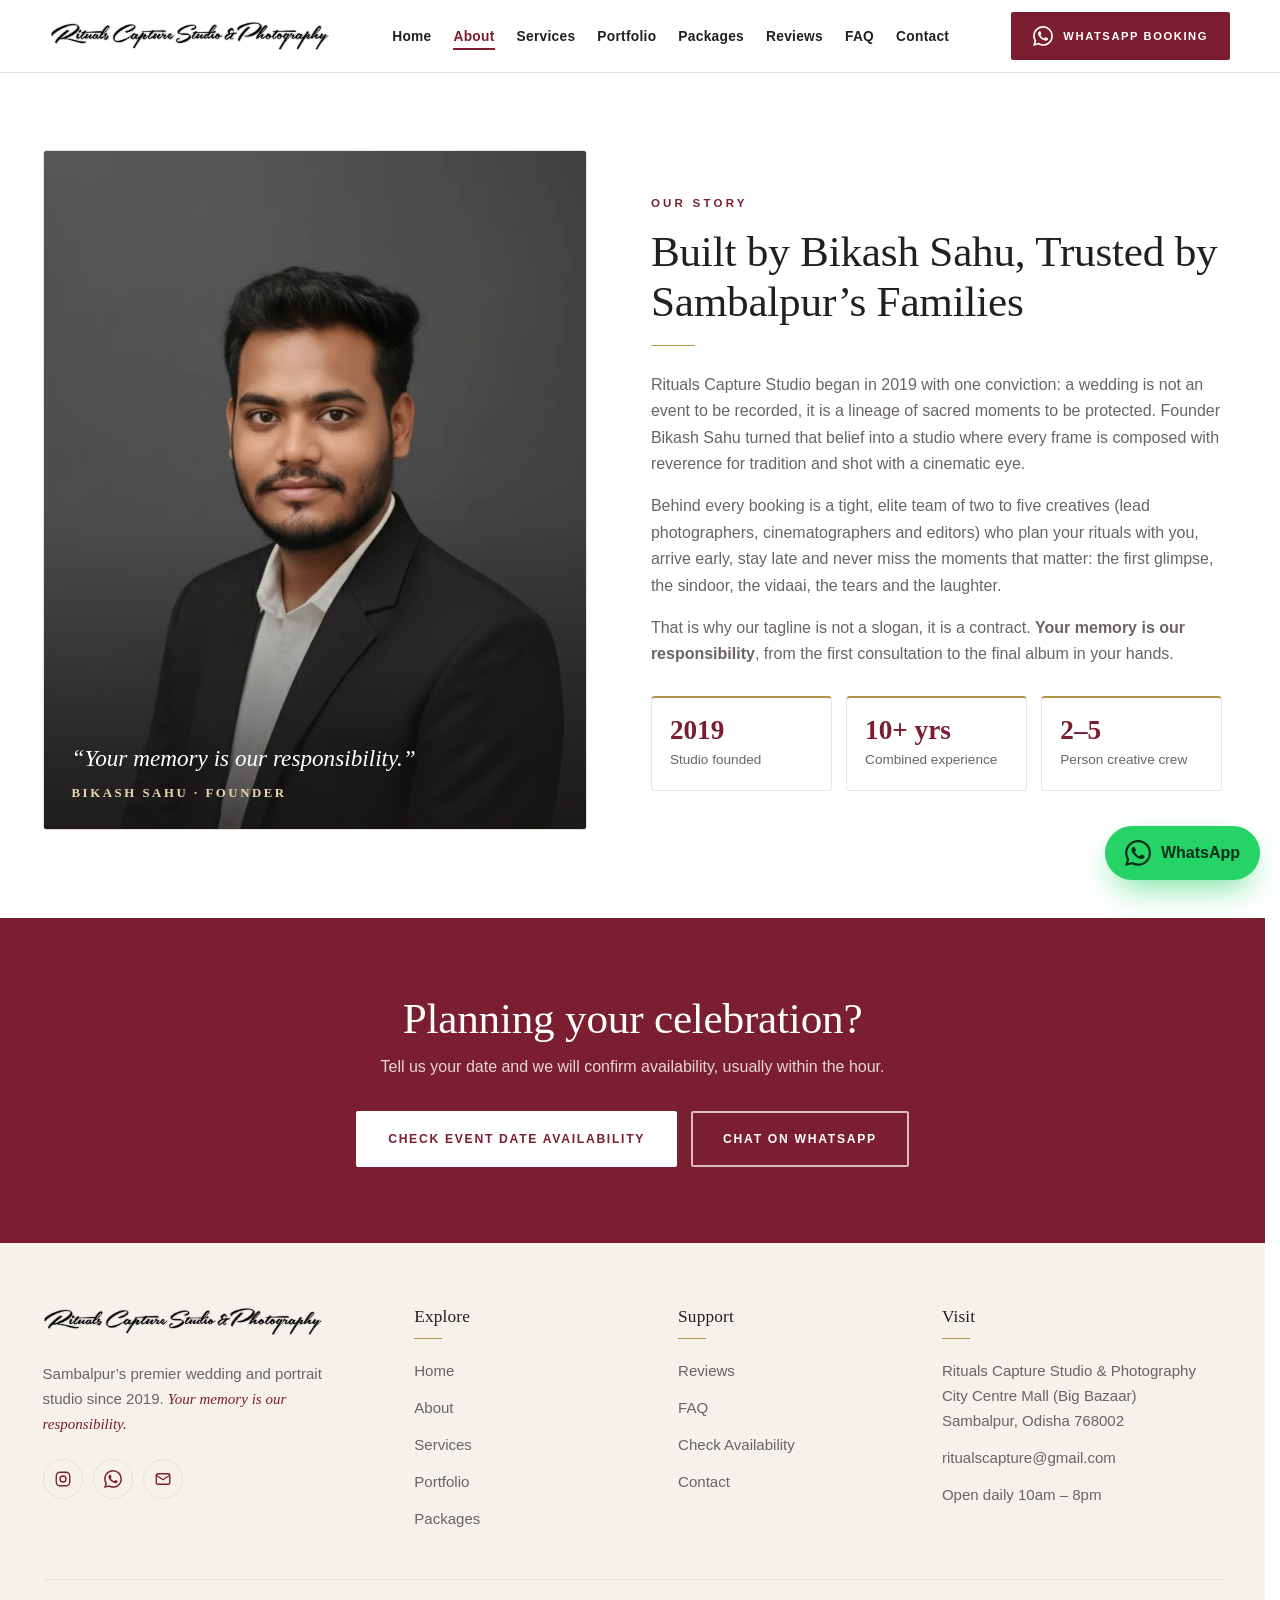
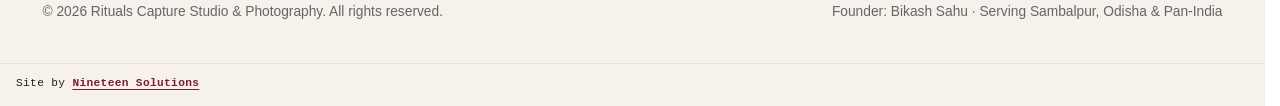
==== about.html @ 9a3f0223 "Launch site" ====
<!DOCTYPE html>
<html lang="en-IN">
<head>
<meta charset="UTF-8">
<meta name="viewport" content="width=device-width, initial-scale=1">
<title>About Us | Rituals Capture Studio &amp; Photography, Sambalpur</title>
<meta name="description" content="Meet Bikash Sahu and the Rituals Capture Studio team: wedding and portrait photographers in Sambalpur, Odisha since 2019. Your memory is our responsibility.">
<meta name="theme-color" content="#7B1E32">
<meta property="og:title" content="About Us | Rituals Capture Studio &amp; Photography, Sambalpur">
<meta property="og:description" content="Meet Bikash Sahu and the Rituals Capture Studio team: wedding and portrait photographers in Sambalpur, Odisha since 2019. Your memory is our responsibility.">
<meta property="og:type" content="website">
<link rel="icon" href="favicon.ico" sizes="any">
<link rel="icon" type="image/png" sizes="32x32" href="images/favicon-32.png">
<link rel="apple-touch-icon" href="images/apple-touch-icon.png">
<link rel="stylesheet" href="assets/style.css">

</head>
<body class="inner">
<svg width="0" height="0" style="position:absolute" aria-hidden="true" focusable="false"><symbol id="wa" viewBox="0 0 24 24"><path fill="currentColor" d="M17.472 14.382c-.297-.149-1.758-.867-2.03-.967-.273-.099-.471-.148-.67.15-.197.297-.767.966-.94 1.164-.173.199-.347.223-.644.075-.297-.15-1.255-.463-2.39-1.475-.883-.788-1.48-1.761-1.653-2.059-.173-.297-.018-.458.13-.606.134-.133.298-.347.446-.52.149-.174.198-.298.298-.497.099-.198.05-.371-.025-.52-.075-.149-.669-1.612-.916-2.207-.242-.579-.487-.5-.669-.51-.173-.008-.371-.01-.57-.01-.198 0-.52.074-.792.372-.272.297-1.04 1.016-1.04 2.479 0 1.462 1.065 2.875 1.213 3.074.149.198 2.096 3.2 5.077 4.487.709.306 1.262.489 1.694.625.712.227 1.36.195 1.871.118.571-.085 1.758-.719 2.006-1.413.248-.694.248-1.289.173-1.413-.074-.124-.272-.198-.57-.347m-5.421 7.403h-.004a9.87 9.87 0 01-5.031-1.378l-.361-.214-3.741.982.998-3.648-.235-.374a9.86 9.86 0 01-1.51-5.26c.001-5.45 4.436-9.884 9.888-9.884 2.64 0 5.122 1.03 6.988 2.898a9.825 9.825 0 012.893 6.994c-.003 5.45-4.437 9.884-9.885 9.884m8.413-18.297A11.815 11.815 0 0012.05 0C5.495 0 .16 5.335.157 11.892c0 2.096.547 4.142 1.588 5.945L.057 24l6.305-1.654a11.882 11.882 0 005.683 1.448h.005c6.554 0 11.89-5.335 11.893-11.893a11.821 11.821 0 00-3.48-8.413z"/></symbol><symbol id="lotus" viewBox="0 0 200 200"><g fill="none" stroke="currentColor" stroke-width="1.6"><ellipse cx="100" cy="58" rx="16" ry="42" transform="rotate(0 100 100)"/><ellipse cx="100" cy="58" rx="16" ry="42" transform="rotate(45 100 100)"/><ellipse cx="100" cy="58" rx="16" ry="42" transform="rotate(90 100 100)"/><ellipse cx="100" cy="58" rx="16" ry="42" transform="rotate(135 100 100)"/><ellipse cx="100" cy="58" rx="16" ry="42" transform="rotate(180 100 100)"/><ellipse cx="100" cy="58" rx="16" ry="42" transform="rotate(225 100 100)"/><ellipse cx="100" cy="58" rx="16" ry="42" transform="rotate(270 100 100)"/><ellipse cx="100" cy="58" rx="16" ry="42" transform="rotate(315 100 100)"/><circle cx="100" cy="100" r="14"/><circle cx="100" cy="100" r="92"/></g></symbol></svg>
<header id="top">
  <div class="wrap nav">
    <a href="index.html" class="brand logo-link" aria-label="Rituals Capture Studio &amp; Photography - home"><img class="logo-img" src="images/logo.webp" width="760" height="81" alt="Rituals Capture Studio &amp; Photography"></a>
    <button class="burger" id="burger" aria-label="Open menu" aria-expanded="false"><span></span><span></span><span></span></button>
    <ul class="menu" id="menu"><li><a href="index.html">Home</a></li><li><a href="about.html" aria-current="page">About</a></li><li><a href="services.html">Services</a></li><li><a href="portfolio.html">Portfolio</a></li><li><a href="packages.html">Packages</a></li><li><a href="reviews.html">Reviews</a></li><li><a href="faq.html">FAQ</a></li><li><a href="contact.html">Contact</a></li></ul>
    <a class="btn btn-gold wa-link" data-msg="Hello Bikash, I found Rituals Capture Studio online and would like to book a shoot." href="#" target="_blank" rel="noopener"><svg width="20" height="20"><use href="#wa"/></svg> WhatsApp Booking</a>
  </div>
</header>
<main>
<!-- ABOUT -->
<section class="about" id="about" aria-labelledby="about-h">
  <div class="wrap about-grid">
    <div class="about-visual reveal">
      <img src="images/about-bikash.webp" width="1000" height="1615" alt="Bikash Sahu, founder of Rituals Capture Studio &amp; Photography, Sambalpur" loading="lazy" decoding="async">
      <div class="quote">“Your memory is our responsibility.”<small>Bikash Sahu · Founder</small></div>
    </div>
    <div class="reveal">
      <span class="eyebrow">Our Story</span>
      <h1 id="about-h">Built by Bikash Sahu, Trusted by Sambalpur’s Families</h1>
      <div class="rule"></div>
      <p>Rituals Capture Studio began in 2019 with one conviction: a wedding is not an event to be recorded, it is a lineage of sacred moments to be protected. Founder Bikash Sahu turned that belief into a studio where every frame is composed with reverence for tradition and shot with a cinematic eye.</p>
      <p>Behind every booking is a tight, elite team of two to five creatives (lead photographers, cinematographers and editors) who plan your rituals with you, arrive early, stay late and never miss the moments that matter: the first glimpse, the sindoor, the vidaai, the tears and the laughter.</p>
      <p>That is why our tagline is not a slogan, it is a contract. <strong>Your memory is our responsibility</strong>, from the first consultation to the final album in your hands.</p>
      <div class="pillars">
        <div class="pillar"><b>2019</b><span>Studio founded</span></div>
        <div class="pillar"><b>10+ yrs</b><span>Combined experience</span></div>
        <div class="pillar"><b>2–5</b><span>Person creative crew</span></div>
      </div>
    </div>
  </div>
</section>

<section class="cta-band" aria-labelledby="cta-h"><div class="wrap"><h2 id="cta-h">Planning your celebration?</h2><p>Tell us your date and we will confirm availability, usually within the hour.</p><div class="row"><a class="btn btn-light" href="book.html">Check Event Date Availability</a><a class="btn btn-out wa-link" data-msg="Hello Bikash, I would like to book Rituals Capture Studio." href="#" target="_blank" rel="noopener">Chat on WhatsApp</a></div></div></section>

</main>
<footer>
  <div class="wrap">
    <div class="ft">
      <div><a class="brand logo-link" href="index.html" aria-label="Rituals Capture Studio &amp; Photography - home"><img class="logo-img" src="images/logo.webp" width="760" height="81" alt="Rituals Capture Studio &amp; Photography" style="width:min(280px,100%)"></a>
        <p class="fdesc">Sambalpur’s premier wedding and portrait studio since 2019. <em class="ftag">Your memory is our responsibility.</em></p>
        <div class="social"><a class="ig-link" href="#" target="_blank" rel="noopener" aria-label="Instagram"><svg viewBox="0 0 24 24" fill="none" stroke="currentColor" stroke-width="1.8"><rect x="3" y="3" width="18" height="18" rx="5"/><circle cx="12" cy="12" r="4"/></svg></a><a class="wa-link" data-msg="Hello Bikash, I would like to book Rituals Capture Studio." href="#" target="_blank" rel="noopener" aria-label="WhatsApp"><svg><use href="#wa"/></svg></a><a class="mail-link" href="#" aria-label="Email"><svg viewBox="0 0 24 24" fill="none" stroke="currentColor" stroke-width="1.8"><rect x="3" y="5" width="18" height="14" rx="2"/><path d="M3 7l9 6 9-6"/></svg></a></div></div>
      <div><h4>Explore</h4><ul><li><a href="index.html">Home</a></li><li><a href="about.html">About</a></li><li><a href="services.html">Services</a></li><li><a href="portfolio.html">Portfolio</a></li><li><a href="packages.html">Packages</a></li></ul></div>
      <div><h4>Support</h4><ul><li><a href="reviews.html">Reviews</a></li><li><a href="faq.html">FAQ</a></li><li><a href="book.html">Check Availability</a></li><li><a href="contact.html">Contact</a></li></ul></div>
      <div><h4>Visit</h4><ul><li>Rituals Capture Studio &amp; Photography<br>City Centre Mall (Big Bazaar)<br>Sambalpur, Odisha 768002</li><li><a class="mail-link" href="#"></a></li><li>Open daily 10am – 8pm</li></ul></div>
    </div>
    <div class="copy"><span>© <span id="yr"></span> Rituals Capture Studio &amp; Photography. All rights reserved.</span><span>Founder: Bikash Sahu · Serving Sambalpur, Odisha &amp; Pan-India</span></div>
  </div>
</footer>
<div class="credit-bar"><p class="credit">Site by <a href="https://nineteensolutions.in/" target="_blank" rel="noopener">Nineteen Solutions</a></p></div>
<a class="fab wa-link" data-msg="Hello Bikash, I would like to check date availability at Rituals Capture Studio." href="#" target="_blank" rel="noopener" aria-label="Chat on WhatsApp"><svg><use href="#wa"/></svg><span>WhatsApp</span></a>
<div class="toast" id="toast" role="status"></div>

<script src="assets/site.js" defer></script>
</body>
</html>
---- assets/style.css ----
:root{
  --maroon:#800020; --crimson:#8B0000; --gold:#D4AF37; --gold-soft:#F3E5AB;
  --obsidian:#0B0F19; --char:#121824; --white:#FFFFFF; --off:#F8FAFC; --line:#E2E8F0; --muted:#475569;
  --radius:16px; --shadow:0 18px 50px -20px rgba(11,15,25,.35);
}
*{box-sizing:border-box;margin:0;padding:0}
html{scroll-behavior:smooth;scroll-padding-top:84px}
body{font-family:"Segoe UI","Helvetica Neue",Helvetica,Arial,system-ui,sans-serif;color:var(--obsidian);background:var(--white);line-height:1.65;-webkit-font-smoothing:antialiased;overflow-x:hidden}
img,svg{max-width:100%;display:block}
a{color:inherit;text-decoration:none}
button,input,select,textarea{font:inherit;color:inherit}
.wrap{width:min(1180px,100% - 40px);margin-inline:auto}
section{padding:96px 0}
.eyebrow{display:inline-block;font-size:.78rem;letter-spacing:.24em;text-transform:uppercase;font-weight:700;color:var(--maroon);margin-bottom:14px}
.dark .eyebrow{color:var(--gold)}
h1,h2,h3{line-height:1.15;letter-spacing:-.02em}
h2{font-size:clamp(1.9rem,4vw,3rem);font-weight:800;margin-bottom:16px}
h3{font-size:1.25rem;font-weight:700}
.lead{color:var(--muted);font-size:1.08rem;max-width:640px}
.dark{background:var(--obsidian);color:var(--gold-soft)}
.dark h2,.dark h3{color:var(--gold-soft)}
.dark .lead{color:#b9c0cf}
.center{text-align:center}.center .lead{margin-inline:auto}
.rule{width:64px;height:3px;background:linear-gradient(90deg,var(--gold),var(--maroon));border-radius:3px;margin:18px 0 26px}
.center .rule{margin-inline:auto}
.btn{display:inline-flex;align-items:center;justify-content:center;gap:10px;padding:15px 28px;border-radius:999px;font-weight:700;font-size:.98rem;border:2px solid transparent;cursor:pointer;transition:transform .25s,box-shadow .25s,background .25s,color .25s}
.btn:hover{transform:translateY(-2px)}
.btn-gold{background:var(--gold);color:var(--obsidian);box-shadow:0 10px 30px -10px rgba(212,175,55,.7)}
.btn-gold:hover{background:var(--gold-soft)}
.btn-maroon{background:var(--maroon);color:#fff;box-shadow:0 10px 30px -10px rgba(128,0,32,.7)}
.btn-maroon:hover{background:var(--crimson)}
.btn-ghost{border-color:rgba(243,229,171,.7);color:var(--gold-soft);background:transparent}
.btn-ghost:hover{background:rgba(243,229,171,.12)}
.btn-wa{background:#25D366;color:#06301a}
.reveal{opacity:0;transform:translateY(28px);transition:opacity .8s ease,transform .8s ease}
.reveal.in{opacity:1;transform:none}
:focus-visible{outline:3px solid var(--gold);outline-offset:3px}

/* Header */
header{position:fixed;inset:0 0 auto 0;z-index:50;background:rgba(11,15,25,.72);backdrop-filter:blur(14px);-webkit-backdrop-filter:blur(14px);border-bottom:1px solid rgba(212,175,55,.22);transition:background .3s}
header.solid{background:rgba(11,15,25,.96)}
.nav{display:flex;align-items:center;justify-content:space-between;height:72px;gap:16px}
.brand{display:flex;align-items:center;gap:12px;color:var(--gold-soft);font-weight:800;letter-spacing:.02em}
.brand svg{width:38px;height:38px;flex:none}
.logo-link{flex:none;display:flex;align-items:center;height:100%}
footer .logo-link{height:auto;display:inline-flex}
.logo-img{display:block;width:clamp(210px,24vw,300px);height:auto;filter:drop-shadow(0 0 6px rgba(212,175,55,.35))}
.brand span small{display:block;font-size:.6rem;letter-spacing:.28em;text-transform:uppercase;color:var(--gold);font-weight:600}
.menu{display:flex;gap:22px;list-style:none}
.menu a{color:#e8dfba;font-size:.9rem;font-weight:600;position:relative;padding:6px 0}
.menu a::after{content:"";position:absolute;left:0;bottom:0;height:2px;width:0;background:var(--gold);transition:width .3s}
.menu a:hover::after{width:100%}
.nav .btn{padding:11px 20px;font-size:.88rem;white-space:nowrap}
.burger{display:none;background:none;border:0;width:44px;height:44px;cursor:pointer}
.burger span{display:block;width:24px;height:2px;background:var(--gold-soft);margin:6px auto;transition:.3s}

/* Hero */
.hero{position:relative;min-height:100vh;min-height:100svh;display:flex;align-items:center;padding:120px 0 90px;color:var(--gold-soft);overflow:hidden;background:
  radial-gradient(900px 500px at 78% 22%,rgba(212,175,55,.22),transparent 60%),
  radial-gradient(800px 600px at 15% 90%,rgba(139,0,0,.7),transparent 62%),
  linear-gradient(160deg,#1a0a12 0%,#0B0F19 55%,#120609 100%)}
.hero::before{content:"";position:absolute;inset:0;background:
  repeating-linear-gradient(115deg,transparent 0 46px,rgba(212,175,55,.045) 46px 47px);animation:drift 40s linear infinite}
@keyframes drift{to{background-position:600px 0}}
.hero .mandala{position:absolute;right:-140px;top:50%;width:720px;height:720px;transform:translateY(-50%);opacity:.16;animation:spin 120s linear infinite}
@keyframes spin{to{transform:translateY(-50%) rotate(360deg)}}
.hero-inner{position:relative;max-width:760px}
.hero h1{font-size:clamp(2.3rem,6vw,4.6rem);font-weight:800;color:#fff;margin:14px 0 22px}
.hero h1 em{font-style:normal;color:var(--gold);background:linear-gradient(90deg,var(--gold),var(--gold-soft));-webkit-background-clip:text;background-clip:text;color:transparent}
.hero p.sub{font-size:1.2rem;color:#e8dfba;max-width:600px;margin-bottom:34px}
.hero .cta{display:flex;flex-wrap:wrap;gap:14px}
.hero .tag{margin-top:38px;font-style:italic;color:var(--gold);letter-spacing:.06em;display:flex;align-items:center;gap:14px}
.hero .tag::before{content:"";width:44px;height:2px;background:var(--gold)}
.scroll-cue{position:absolute;left:50%;bottom:26px;width:26px;height:42px;border:2px solid rgba(243,229,171,.5);border-radius:14px;transform:translateX(-50%)}
.scroll-cue::after{content:"";position:absolute;left:50%;top:8px;width:4px;height:8px;border-radius:2px;background:var(--gold);transform:translateX(-50%);animation:cue 1.8s infinite}
@keyframes cue{60%{transform:translate(-50%,14px);opacity:0}}

/* Trust strip */
.trust{background:var(--maroon);color:#fff;padding:0;position:relative;z-index:2}
.trust .wrap{display:grid;grid-template-columns:repeat(4,1fr)}
.trust-item{display:flex;align-items:center;gap:14px;padding:26px 18px;border-right:1px solid rgba(243,229,171,.22)}
.trust-item:last-child{border:0}
.trust-item svg{width:34px;height:34px;flex:none;color:var(--gold)}
.trust-item b{display:block;font-size:1.02rem;color:var(--gold-soft)}
.trust-item span{font-size:.84rem;opacity:.85}

/* About */
.about-grid{display:grid;grid-template-columns:1fr 1.05fr;gap:64px;align-items:center}
.about-visual{position:relative;aspect-ratio:4/5;border-radius:var(--radius);overflow:hidden;background:
  radial-gradient(circle at 30% 20%,rgba(212,175,55,.55),transparent 45%),
  linear-gradient(155deg,var(--maroon),#2a0510 70%,var(--obsidian));box-shadow:var(--shadow)}
.about-visual::before{content:"";position:absolute;inset:18px;border:1px solid rgba(243,229,171,.55);border-radius:10px}
.about-visual .quote{position:absolute;inset:auto 30px 34px 30px;color:var(--gold-soft);font-size:1.5rem;font-weight:700;line-height:1.3}
.about-visual .quote small{display:block;margin-top:12px;font-size:.8rem;letter-spacing:.2em;text-transform:uppercase;color:var(--gold);font-weight:600}
.about-visual svg{position:absolute;top:26px;right:26px;width:120px;opacity:.6}
.about p{color:var(--muted);margin-bottom:16px}
.pillars{display:grid;grid-template-columns:repeat(3,1fr);gap:14px;margin-top:28px}
.pillar{background:var(--off);border:1px solid var(--line);border-top:3px solid var(--gold);border-radius:12px;padding:18px}
.pillar b{display:block;font-size:1.7rem;color:var(--maroon);line-height:1.1}
.pillar span{font-size:.85rem;color:var(--muted)}

/* Services */
.services{background:var(--off)}
.svc-grid{display:grid;grid-template-columns:repeat(12,1fr);gap:22px;margin-top:50px}
.svc{grid-column:span 4;background:#fff;border:1px solid var(--line);border-radius:var(--radius);padding:32px;transition:transform .3s,box-shadow .3s,border-color .3s;position:relative;overflow:hidden}
.svc:hover{transform:translateY(-6px);box-shadow:var(--shadow);border-color:var(--gold)}
.svc .ico{width:54px;height:54px;border-radius:14px;background:rgba(128,0,32,.08);color:var(--maroon);display:grid;place-items:center;margin-bottom:20px}
.svc .ico svg{width:28px;height:28px}
.svc p{color:var(--muted);margin:10px 0 16px;font-size:.98rem}
.svc .benefit{font-size:.88rem;font-weight:600;color:var(--maroon)}
.svc.featured{grid-column:span 12;display:grid;grid-template-columns:1.1fr 1fr;gap:40px;align-items:center;background:linear-gradient(135deg,#1a0a12,var(--obsidian));color:var(--gold-soft);border-color:var(--gold);padding:46px}
.svc.featured h3{font-size:2rem;color:var(--gold-soft)}
.svc.featured p{color:#d4cba0;font-size:1.05rem}
.svc.featured .ico{background:rgba(212,175,55,.14);color:var(--gold)}
.svc.featured .benefit{color:var(--gold)}
.badge{position:absolute;top:20px;right:20px;background:var(--gold);color:var(--obsidian);font-size:.7rem;font-weight:800;letter-spacing:.14em;text-transform:uppercase;padding:6px 12px;border-radius:999px}
.feat-list{list-style:none;display:grid;gap:12px}
.feat-list li{display:flex;gap:12px;align-items:flex-start;font-size:.98rem}
.feat-list li::before{content:"";flex:none;width:20px;height:20px;margin-top:3px;border-radius:50%;background:var(--gold) url("data:image/svg+xml,%3Csvg xmlns='http://www.w3.org/2000/svg' viewBox='0 0 20 20'%3E%3Cpath d='M5 10.5l3.2 3.2L15 6.8' fill='none' stroke='%230B0F19' stroke-width='2.4' stroke-linecap='round' stroke-linejoin='round'/%3E%3C/svg%3E") center/contain no-repeat}
.svc.featured .btn{margin-top:22px}

/* Portfolio */
.filters{display:flex;flex-wrap:wrap;gap:10px;justify-content:center;margin:34px 0 40px}
.filters button{padding:11px 22px;border-radius:999px;border:1px solid rgba(212,175,55,.45);background:transparent;color:var(--gold-soft);cursor:pointer;font-weight:600;font-size:.92rem;transition:.25s}
.filters button:hover{border-color:var(--gold)}
.filters button.active{background:var(--gold);color:var(--obsidian);border-color:var(--gold)}
.gallery{display:grid;grid-template-columns:repeat(3,1fr);gap:20px}
.card{position:relative;border-radius:14px;overflow:hidden;aspect-ratio:4/5;cursor:pointer;background:var(--char);isolation:isolate;transition:opacity .4s,transform .4s}
.card.tall{grid-row:span 2;aspect-ratio:auto}
.card.hide{display:none}
.card .art{position:absolute;inset:0;transition:transform .9s cubic-bezier(.2,.7,.2,1);z-index:-1}
.card:hover .art{transform:scale(1.12)}
.card::after{content:"";position:absolute;inset:0;background:linear-gradient(to top,rgba(11,15,25,.92),transparent 55%);opacity:.85;transition:opacity .4s}
.card:hover::after{opacity:1}
.card .meta{position:absolute;left:0;right:0;bottom:0;padding:22px;z-index:2;transform:translateY(8px);transition:transform .4s}
.card:hover .meta{transform:none}
.card .meta small{display:block;font-size:.7rem;letter-spacing:.2em;text-transform:uppercase;color:var(--gold);font-weight:700}
.card .meta h3{font-size:1.15rem;color:#fff;margin-top:4px}
.card .play{position:absolute;top:50%;left:50%;width:68px;height:68px;margin:-34px 0 0 -34px;border-radius:50%;background:rgba(128,0,32,.88);border:2px solid var(--gold);display:grid;place-items:center;z-index:2;transition:transform .3s}
.card:hover .play{transform:scale(1.14)}
.card .play svg{width:26px;height:26px;color:var(--gold-soft);margin-left:4px}
.card .play::before{content:"";position:absolute;inset:-2px;border-radius:50%;border:2px solid var(--gold);animation:pulse 2s infinite}
@keyframes pulse{to{transform:scale(1.5);opacity:0}}
.card .reel{position:absolute;top:14px;left:14px;z-index:2;background:rgba(11,15,25,.75);color:var(--gold-soft);font-size:.7rem;font-weight:700;letter-spacing:.14em;padding:5px 10px;border-radius:999px;border:1px solid rgba(212,175,55,.5)}
.a1{background:radial-gradient(circle at 70% 25%,#f3d98a,transparent 40%),linear-gradient(160deg,#8B0000,#2a0510)}
.a2{background:radial-gradient(circle at 25% 30%,#ffd9a0,transparent 38%),linear-gradient(200deg,#5a1a2a,#0B0F19)}
.a3{background:radial-gradient(circle at 50% 70%,#D4AF37,transparent 45%),linear-gradient(140deg,#1b2440,#0B0F19)}
.a4{background:radial-gradient(circle at 80% 80%,#ff9c8a,transparent 40%),linear-gradient(180deg,#800020,#1a0a12)}
.a5{background:radial-gradient(circle at 30% 20%,#e9d7a8,transparent 42%),linear-gradient(150deg,#3b2a14,#0B0F19)}
.a6{background:radial-gradient(circle at 65% 40%,#c7d2ff,transparent 38%),linear-gradient(170deg,#28304f,#0B0F19)}
.a7{background:radial-gradient(circle at 20% 75%,#D4AF37,transparent 40%),linear-gradient(190deg,#6b0f24,#120609)}
.a8{background:radial-gradient(circle at 75% 20%,#ffe9b0,transparent 40%),linear-gradient(155deg,#4a0d1a,#0B0F19)}
.card .art::before{content:"";position:absolute;inset:0;background:repeating-linear-gradient(120deg,transparent 0 22px,rgba(255,255,255,.035) 22px 23px)}
.card .art svg{position:absolute;right:-30px;top:-30px;width:60%;opacity:.22;color:var(--gold-soft)}
.port-cta{text-align:center;margin-top:44px}

/* Packages */
.pk-tabs{display:flex;justify-content:center;gap:8px;margin:34px auto 38px;background:var(--off);border:1px solid var(--line);border-radius:999px;padding:6px;width:fit-content;max-width:100%}
.pk-tabs button{border:0;background:transparent;padding:13px 26px;border-radius:999px;font-weight:700;cursor:pointer;color:var(--muted);transition:.25s;font-size:.95rem}
.pk-tabs button.on{background:var(--maroon);color:#fff;box-shadow:0 8px 22px -10px rgba(128,0,32,.8)}
.pk-panel{display:none}.pk-panel.on{display:block;animation:fadeIn .5s}
.pk-grid{display:grid;grid-template-columns:repeat(3,1fr);gap:24px;align-items:start}
.pk{background:#fff;border:1px solid var(--line);border-radius:20px;padding:34px 28px;display:flex;flex-direction:column;transition:transform .3s,box-shadow .3s,border-color .3s}
.pk:hover{transform:translateY(-6px);box-shadow:var(--shadow);border-color:var(--gold)}
.pk h3{font-size:1.35rem}
.pk .price{font-size:1.7rem;font-weight:800;color:var(--maroon);line-height:1.15;margin:14px 0 6px;letter-spacing:-.02em}
.pk .price .cur{font-size:1.5rem;margin-right:2px}
.pk .price small{display:block;font-size:.76rem;font-weight:600;letter-spacing:.12em;text-transform:uppercase;color:var(--muted);margin-top:4px}
.pk .cov{display:flex;align-items:center;gap:10px;font-weight:700;font-size:.92rem;padding:14px 0 18px;margin-bottom:18px;border-bottom:1px dashed var(--line)}
.pk .cov svg{width:20px;height:20px;color:var(--maroon)}
.pk .feat-list{margin-bottom:20px}
.pk .feat-list li{font-size:.95rem}
.pk details.all{border:0;border-radius:0;box-shadow:none;background:none;margin-bottom:22px}
.pk details.all summary{padding:12px 0;font-size:.9rem;color:var(--maroon);border-top:1px solid var(--line)}
.pk details.all summary::after{font-size:1.3rem}
.all-in h4{font-size:.74rem;letter-spacing:.16em;text-transform:uppercase;color:var(--maroon);margin:14px 0 8px}
.all-in ul{list-style:none;display:grid;gap:7px}
.all-in li{font-size:.9rem;color:var(--muted);padding-left:16px;position:relative}
.all-in li::before{content:"";position:absolute;left:0;top:.62em;width:6px;height:6px;border-radius:50%;background:var(--gold)}
.pnote{margin-top:14px;font-size:.82rem;font-style:italic;color:var(--muted)}
.pk .pick{width:100%;margin-top:auto}
.pk.prem{background:linear-gradient(160deg,#1a0a12,var(--obsidian));color:var(--gold-soft);border:2px solid var(--gold);box-shadow:var(--shadow)}
.pk.prem h3{color:var(--gold-soft)}
.pk.prem .price,.pk.prem .cov svg,.pk.prem details.all summary,.pk.prem .all-in h4{color:var(--gold)}
.pk.prem .price small,.pk.prem .all-in li,.pk.prem .pnote{color:#c9c19a}
.pk.prem .cov{border-color:rgba(212,175,55,.35)}
.pk.prem details.all summary{border-color:rgba(212,175,55,.3)}
.pk.prem details.all summary::after{color:var(--gold)}
.note{margin-top:34px;font-size:.92rem;color:var(--muted);text-align:center;max-width:720px;margin-inline:auto}

/* Wizard */
.wizard-sec{background:linear-gradient(180deg,var(--off),#fff)}
.wz{max-width:820px;margin:44px auto 0;background:#fff;border:1px solid var(--line);border-radius:22px;box-shadow:var(--shadow);overflow:hidden}
.wz-head{background:var(--obsidian);color:var(--gold-soft);padding:26px 34px}
.wz-head .row{display:flex;justify-content:space-between;align-items:center;gap:12px;flex-wrap:wrap;font-size:.86rem;letter-spacing:.08em;text-transform:uppercase;font-weight:700}
.bar{height:6px;background:rgba(243,229,171,.2);border-radius:6px;margin-top:14px;overflow:hidden}
.bar i{display:block;height:100%;width:33.3%;background:linear-gradient(90deg,var(--gold),var(--gold-soft));transition:width .5s}
.steps{display:flex;gap:8px;margin-top:14px;font-size:.78rem}
.steps span{flex:1;text-align:center;padding:7px 4px;border-radius:8px;background:rgba(243,229,171,.08);opacity:.7}
.steps span.on{background:rgba(212,175,55,.2);opacity:1;color:var(--gold)}
form{padding:34px}
.step{display:none;animation:fadeIn .5s}
.step.on{display:block}
@keyframes fadeIn{from{opacity:0;transform:translateX(18px)}}
.grid2{display:grid;grid-template-columns:1fr 1fr;gap:18px}
.field{display:flex;flex-direction:column;gap:7px;margin-bottom:18px}
.field.full{grid-column:1/-1}
label,.lbl{font-size:.86rem;font-weight:700;color:var(--obsidian)}
label i,.lbl i{color:var(--maroon);font-style:normal}
input,select,textarea{width:100%;padding:14px 16px;border:1.5px solid var(--line);border-radius:12px;background:var(--off);transition:border .2s,box-shadow .2s}
input:focus,select:focus,textarea:focus{outline:0;border-color:var(--maroon);box-shadow:0 0 0 4px rgba(128,0,32,.12);background:#fff}
textarea{min-height:100px;resize:vertical}
.err{border-color:#c00!important}
.errmsg{color:#b00020;font-size:.8rem;min-height:0;display:none}
.field.bad .errmsg{display:block}
.chips{display:flex;flex-wrap:wrap;gap:10px}
.chips label{cursor:pointer;position:relative}
.chips input{position:absolute;opacity:0;pointer-events:none}
.chips span{display:inline-block;padding:10px 18px;border:1.5px solid var(--line);border-radius:999px;background:var(--off);font-weight:600;font-size:.9rem;transition:.2s}
.chips input:checked+span{background:var(--maroon);border-color:var(--maroon);color:#fff}
.chips input:focus-visible+span{outline:3px solid var(--gold);outline-offset:2px}
.wz-nav{display:flex;justify-content:space-between;gap:12px;margin-top:10px;flex-wrap:wrap}
.wz-nav .btn{padding:14px 30px}
.btn-line{background:#fff;border-color:var(--line);color:var(--obsidian)}
.summary{background:var(--off);border:1px dashed var(--gold);border-radius:12px;padding:16px;font-size:.88rem;white-space:pre-wrap;color:var(--muted);margin-bottom:18px;max-height:220px;overflow:auto}
.secure{font-size:.8rem;color:var(--muted);text-align:center;margin-top:16px}

/* Reviews */
.rv-top{display:flex;align-items:center;justify-content:center;gap:16px;margin:26px 0 42px;flex-wrap:wrap}
.rv-top .big{font-size:3rem;font-weight:800;color:var(--gold)}
.stars{color:var(--gold);letter-spacing:3px}
.rv-grid{display:grid;grid-template-columns:repeat(3,1fr);gap:22px}
.rv{background:var(--char);border:1px solid rgba(212,175,55,.25);border-radius:var(--radius);padding:30px;display:flex;flex-direction:column;gap:16px;transition:transform .3s,border-color .3s}
.rv:hover{transform:translateY(-5px);border-color:var(--gold)}
.rv q{quotes:none;color:#e8dfba;font-size:1rem;flex:1}
.rv .who{display:flex;align-items:center;gap:12px}
.rv .av{width:44px;height:44px;border-radius:50%;background:var(--maroon);display:grid;place-items:center;color:var(--gold-soft);font-weight:800}
.rv .who b{display:block;color:var(--gold-soft);font-size:.95rem}
.rv .who small{color:#9aa3b5;font-size:.78rem}
.src{margin-left:auto;font-size:.68rem;font-weight:700;letter-spacing:.1em;text-transform:uppercase;padding:5px 10px;border-radius:999px;border:1px solid rgba(212,175,55,.4);color:var(--gold)}

/* FAQ */
.faq-list{max-width:820px;margin:44px auto 0;display:grid;gap:14px}
details{background:#fff;border:1px solid var(--line);border-radius:14px;overflow:hidden;transition:border-color .3s,box-shadow .3s}
details[open]{border-color:var(--gold);box-shadow:var(--shadow)}
summary{list-style:none;cursor:pointer;padding:22px 26px;font-weight:700;font-size:1.05rem;display:flex;justify-content:space-between;align-items:center;gap:16px}
summary::-webkit-details-marker{display:none}
summary::after{content:"+";font-size:1.6rem;color:var(--maroon);transition:transform .3s;line-height:1}
details[open] summary::after{transform:rotate(45deg)}
details p{padding:0 26px 24px;color:var(--muted)}

/* Contact */
.ct-grid{display:grid;grid-template-columns:1fr 1fr;gap:34px;margin-top:44px}
.ct-card{background:var(--char);border:1px solid rgba(212,175,55,.25);border-radius:var(--radius);padding:34px}
.ct-list{list-style:none;display:grid;gap:18px}
.ct-list li{display:flex;gap:16px;align-items:flex-start}
.ct-list svg{width:24px;height:24px;color:var(--gold);flex:none;margin-top:3px}
.ct-list b{display:block;color:var(--gold-soft)}
.ct-list a,.ct-list span{color:#c9d0de}
.ct-list a:hover{color:var(--gold)}
.ct-card .field label{color:var(--gold-soft)}
.ct-card input,.ct-card textarea{background:var(--obsidian);border-color:rgba(212,175,55,.3);color:#fff}
.ct-card input:focus,.ct-card textarea:focus{border-color:var(--gold);box-shadow:0 0 0 4px rgba(212,175,55,.15)}
.hours{margin-top:22px;padding-top:20px;border-top:1px dashed rgba(212,175,55,.3);font-size:.9rem;color:#b9c0cf}

/* Footer */
footer{background:#06080f;color:#9aa3b5;padding:64px 0 100px;font-size:.92rem}
.ft{display:grid;grid-template-columns:1.5fr 1fr 1fr 1.2fr;gap:36px}
footer h4{color:var(--gold-soft);margin-bottom:16px;font-size:.95rem;letter-spacing:.1em;text-transform:uppercase}
footer ul{list-style:none;display:grid;gap:10px}
footer a:hover{color:var(--gold)}
.social{display:flex;gap:12px;margin-top:18px}
.social a{width:42px;height:42px;border-radius:50%;border:1px solid rgba(212,175,55,.4);display:grid;place-items:center;color:var(--gold);transition:.25s}
.social a:hover{background:var(--gold);color:var(--obsidian)}
.social svg{width:20px;height:20px}
.copy{margin-top:44px;padding-top:24px;border-top:1px solid rgba(255,255,255,.08);display:flex;justify-content:space-between;flex-wrap:wrap;gap:10px;font-size:.84rem}

/* Floating */
.fab{position:fixed;right:20px;bottom:20px;z-index:60;display:flex;align-items:center;gap:10px;background:#25D366;color:#06301a;font-weight:800;padding:14px 20px;border-radius:999px;box-shadow:0 14px 34px -10px rgba(37,211,102,.75);transition:transform .25s}
.fab:hover{transform:scale(1.06)}
.fab svg{width:26px;height:26px}
.fab::before{content:"";position:absolute;inset:0;border-radius:999px;border:2px solid #25D366;animation:pulse 2.2s infinite;z-index:-1}
.toast{position:fixed;left:50%;bottom:90px;transform:translate(-50%,30px);background:var(--obsidian);color:var(--gold-soft);padding:14px 22px;border-radius:12px;border:1px solid var(--gold);opacity:0;pointer-events:none;transition:.4s;z-index:70;font-size:.92rem;max-width:90vw}
.toast.show{opacity:1;transform:translate(-50%,0)}

/* Responsive */
@media(max-width:1080px){.logo-img{width:230px}.menu{gap:14px}.menu a{font-size:.82rem}}
@media(max-width:960px){
  section{padding:72px 0}
  .burger{display:block}
  .menu{position:fixed;inset:72px 0 auto 0;background:rgba(11,15,25,.98);flex-direction:column;gap:0;padding:12px 20px 24px;transform:translateY(-130%);transition:transform .4s;border-bottom:1px solid var(--gold)}
  .menu.open{transform:none}
  .menu a{display:block;padding:14px 0;font-size:1rem;border-bottom:1px solid rgba(243,229,171,.1)}
  .nav .btn{display:none}
  .trust .wrap{grid-template-columns:1fr 1fr}
  .trust-item:nth-child(2){border-right:0}
  .trust-item:nth-child(-n+2){border-bottom:1px solid rgba(243,229,171,.22)}
  .about-grid,.svc.featured,.ct-grid{grid-template-columns:1fr}
  .about-visual{aspect-ratio:16/11}
  .svc{grid-column:span 6}
  .gallery{grid-template-columns:repeat(2,1fr)}
  .rv-grid{grid-template-columns:1fr}
  .pk-grid{grid-template-columns:1fr;max-width:520px;margin-inline:auto}
  .ft{grid-template-columns:1fr 1fr}
}
@media(max-width:640px){
  .logo-img{width:min(210px,58vw)}
  .wrap{width:min(1180px,100% - 32px)}
  .svc{grid-column:span 12}
  .grid2{grid-template-columns:1fr}
  .pk-tabs{width:100%}.pk-tabs button{flex:1;padding:12px 8px;font-size:.85rem}
  .pillars{grid-template-columns:1fr 1fr 1fr}
  .gallery{grid-template-columns:1fr}
  .card.tall{grid-row:auto;aspect-ratio:4/5}
  .ft{grid-template-columns:1fr}
  .hero .cta .btn{width:100%}
  form{padding:22px}.wz-head{padding:22px}
  .fab span{display:none}.fab{padding:16px}
  .brand span small{display:none}
  .hero .mandala{width:480px;height:480px;right:-200px}
}
@media(prefers-reduced-motion:reduce){*{animation:none!important;transition:none!important}.reveal{opacity:1;transform:none}html{scroll-behavior:auto}}

/* ===== Minimal & Elegant theme layer ===== */
:root{--maroon:#7B1E32;--crimson:#66172a;--gold:#B39447;--gold-soft:#8A6D2A;--obsidian:#1E1B1C;--char:#2A2627;--ivory:#FBF8F4;--blush:#F4E9E6;--hair:#E8E1D8;--ink:#221F20;--muted:#6A6367}
body{color:var(--ink)}
h1,h2,h3,.pk .price,.pillar b,.about-visual .quote,.rv-top .big{font-family:Georgia,"Times New Roman",serif}
h1,h2{font-weight:500;letter-spacing:-.005em}
h3{font-weight:600}
h2{font-size:clamp(1.8rem,3.4vw,2.7rem)}
section{padding:88px 0}
.eyebrow,.dark .eyebrow{color:var(--maroon);letter-spacing:.28em;font-weight:600;font-size:.72rem}
.rule{width:44px;height:1px;background:var(--gold)}
.btn{border-radius:2px;text-transform:uppercase;letter-spacing:.14em;font-size:.76rem;font-weight:700;padding:16px 30px;box-shadow:none!important}
.btn:hover{transform:none}
.btn-gold,.btn-maroon{background:var(--maroon);color:#fff;border-color:var(--maroon)}
.btn-gold:hover,.btn-maroon:hover{background:var(--crimson);border-color:var(--crimson)}
.btn-ghost{border-color:var(--maroon);color:var(--maroon);background:transparent}
.btn-ghost:hover{background:var(--blush)}
.btn-line{background:#fff;border-color:var(--maroon);color:var(--maroon)}
.btn-line:hover{background:var(--blush)}
.reveal{transform:translateY(12px);transition:opacity .9s ease,transform .9s ease}
/* header */
header{background:rgba(255,255,255,.95);border-bottom:1px solid var(--hair)}
header.solid{background:#fff}
.menu a{color:var(--ink);font-size:.86rem;font-weight:600;letter-spacing:.02em}
.menu a::after{background:var(--maroon)}
.nav .btn{padding:12px 20px;font-size:.7rem}
.burger span{background:var(--ink)}
.logo-img{filter:invert(1)}
/* hero */
.hero{color:var(--ink);min-height:86vh;min-height:86svh;padding:150px 0 90px;background:radial-gradient(900px 480px at 88% 8%,rgba(123,30,50,.07),transparent 60%),linear-gradient(180deg,var(--ivory),#fff)}
.hero::before{display:none}
.hero .mandala{color:var(--maroon)!important;opacity:.07;animation:none;transform:translateY(-50%)}
.hero .eyebrow{color:var(--maroon)!important}
.hero h1{color:var(--ink);font-size:clamp(2.2rem,5vw,3.9rem);font-weight:500;line-height:1.12}
.hero h1 em{color:var(--maroon);font-style:italic;background:none;-webkit-background-clip:initial;background-clip:initial}
.hero p.sub{color:var(--muted)}
.hero .tag{color:var(--maroon)}.hero .tag::before{background:var(--gold);height:1px}
.scroll-cue{display:none}
/* trust */
.trust{background:#fff;color:var(--ink);border-top:1px solid var(--hair);border-bottom:1px solid var(--hair)}
.trust-item{border-right:1px solid var(--hair)}
.trust-item svg{color:var(--maroon)}
.trust-item b{color:var(--ink)}.trust-item span{color:var(--muted);opacity:1}
/* about */
.about-visual{background:linear-gradient(160deg,#F3E7E3,#EADCD2);box-shadow:none;border:1px solid var(--hair);border-radius:4px}
.about-visual::before{border-color:rgba(123,30,50,.3);border-radius:2px}
.about-visual .quote{color:var(--maroon);font-weight:500;font-style:italic}
.about-visual .quote small{color:var(--gold-soft);font-style:normal}
.about-visual svg{color:var(--maroon)!important;opacity:.16}
.pillar{background:#fff;border-radius:4px;border-top:2px solid var(--gold)}
/* services */
.services{background:var(--ivory)}
.svc{border-radius:4px}
.svc:hover{transform:none;box-shadow:none;border-color:var(--maroon)}
.svc .ico{background:var(--blush);border-radius:50%}
.svc.featured{background:#fff;color:var(--ink);border:1px solid var(--hair);border-left:3px solid var(--maroon);padding:44px}
.svc.featured h3{color:var(--ink);font-size:1.9rem;font-weight:500}
.svc.featured p{color:var(--muted)}
.svc.featured .ico{background:var(--blush);color:var(--maroon)}
.svc.featured .benefit{color:var(--maroon)}
.badge{background:var(--maroon);color:#fff;letter-spacing:.16em;border-radius:2px}
.feat-list li::before{background-color:var(--gold)}
.also{margin-top:44px;text-align:center}
.also h4{font-size:.72rem;letter-spacing:.28em;text-transform:uppercase;color:var(--maroon);margin-bottom:16px;font-weight:600}
.also ul{display:flex;flex-wrap:wrap;gap:10px;justify-content:center;list-style:none}
.also li{padding:9px 18px;border:1px solid var(--hair);background:#fff;border-radius:999px;font-size:.86rem;color:var(--muted)}
/* dark -> light sections */
.dark{background:#fff;color:var(--ink)}
#reviews.dark,#contact.dark{background:var(--ivory)}
.dark h2,.dark h3{color:var(--ink)}
.dark .lead{color:var(--muted)}
/* portfolio */
.filters button{border:1px solid var(--hair);color:var(--muted);background:#fff;font-size:.84rem}
.filters button:hover{border-color:var(--maroon);color:var(--maroon)}
.filters button.active{background:var(--maroon);border-color:var(--maroon);color:#fff}
.card{border-radius:4px}
.card:hover .art{transform:scale(1.04)}
.card .play{background:rgba(255,255,255,.93);border:0}
.card .play svg{color:var(--maroon)}
.card .play::before{display:none}
.card .reel{background:rgba(255,255,255,.93);color:var(--maroon);border:0}
.card .meta small{color:#E8D9AE}
.card .art svg{opacity:.12}
.a1{background:radial-gradient(circle at 70% 25%,rgba(255,255,255,.32),transparent 45%),linear-gradient(160deg,#8b4a55,#4a2a30)}
.a2{background:radial-gradient(circle at 25% 30%,rgba(255,255,255,.35),transparent 45%),linear-gradient(200deg,#c9b79c,#7d6b55)}
.a3{background:radial-gradient(circle at 50% 70%,rgba(255,255,255,.2),transparent 45%),linear-gradient(140deg,#4a4547,#1f1c1d)}
.a4{background:radial-gradient(circle at 80% 80%,rgba(255,255,255,.3),transparent 45%),linear-gradient(180deg,#c58f92,#6d3b40)}
.a5{background:radial-gradient(circle at 30% 20%,rgba(255,255,255,.32),transparent 45%),linear-gradient(150deg,#b8a98a,#5f5641)}
.a6{background:radial-gradient(circle at 65% 40%,rgba(255,255,255,.28),transparent 45%),linear-gradient(170deg,#7d8794,#363c45)}
.a7{background:radial-gradient(circle at 20% 75%,rgba(255,255,255,.25),transparent 45%),linear-gradient(190deg,#7b1e32,#3a0f19)}
.a8{background:radial-gradient(circle at 75% 20%,rgba(255,255,255,.35),transparent 45%),linear-gradient(155deg,#d6c3a1,#8a7550)}
/* packages */
.pk{border-radius:4px}
.pk:hover{transform:none;box-shadow:none;border-color:var(--maroon)}
.pk.prem{background:#fff;color:var(--ink);border:1.5px solid var(--maroon);box-shadow:none}
.pk.prem h3{color:var(--ink)}
.pk.prem .price,.pk.prem .cov svg,.pk.prem details.all summary,.pk.prem .all-in h4,.pk.prem details.all summary::after{color:var(--maroon)}
.pk.prem .price small,.pk.prem .all-in li,.pk.prem .pnote{color:var(--muted)}
.pk.prem .cov,.pk.prem details.all summary{border-color:var(--hair)}
.pk-tabs{border-radius:2px;background:#fff}
.pk-tabs button{border-radius:2px;font-size:.85rem;letter-spacing:.04em}
.pk-tabs button.on{box-shadow:none}
.pk-notice{text-align:center;color:var(--muted);font-size:.92rem;margin:26px 0 -8px}
.linkish{background:none;border:0;color:var(--maroon);font-weight:700;text-decoration:underline;cursor:pointer;font-size:inherit;padding:0}
.pk .price .qt{font-family:"Helvetica Neue",Arial,sans-serif;font-size:.98rem;font-weight:600;color:var(--muted);letter-spacing:0}
.pk .unlock-btn{width:100%;margin:6px 0 18px;padding:12px}
/* wizard */
.wizard-sec{background:var(--ivory)}
.wz{border-radius:4px;box-shadow:none}
.wz-head{background:#fff;color:var(--ink);border-bottom:1px solid var(--hair)}
.bar{background:var(--hair)}.bar i{background:var(--maroon)}
.steps span{background:var(--ivory);color:var(--muted);opacity:1}
.steps span.on{background:var(--blush);color:var(--maroon)}
input,select,textarea{border-radius:3px}
.chips span{border-radius:3px}
.btn-wa{background:#25D366;color:#06301a}
/* reviews */
.rv{background:#fff;border:1px solid var(--hair);border-radius:4px}
.rv:hover{transform:none;border-color:var(--maroon)}
.rv q{color:var(--ink);font-family:Georgia,"Times New Roman",serif;font-style:italic}
.rv .who b{color:var(--ink)}.rv .who small{color:var(--muted)}
.rv .av{background:var(--blush);color:var(--maroon)}
.src{border-color:var(--hair);color:var(--maroon)}
.rv-top .big{color:var(--maroon)}
.rv-top small{color:var(--muted)!important}
/* faq, instagram */
details{border-radius:4px}
details[open]{box-shadow:none}
.ig{background:#fff}
.ig-grid{display:grid;grid-template-columns:1fr 1.1fr;gap:56px;align-items:center}
.ig-box{border:1px solid var(--hair);border-radius:4px;background:var(--ivory);min-height:460px;position:relative;overflow:hidden;display:grid;place-items:center;text-align:center;padding:24px;color:var(--muted);font-size:.95rem}
.ig-box iframe{position:absolute;inset:0;width:100%;height:100%;border:0;background:#fff}
/* contact */
#contactForm{padding:0}
.ig-open{position:absolute;left:50%;bottom:14px;transform:translateX(-50%);z-index:2;background:#fff;border:1px solid var(--hair);border-radius:999px;padding:8px 16px;font-size:.8rem;font-weight:600;color:var(--maroon);white-space:nowrap}
.ct-card{background:#fff;border:1px solid var(--hair);border-radius:4px}
.ct-list svg{color:var(--maroon)}.ct-list b{color:var(--ink)}
.ct-list a,.ct-list span{color:var(--muted)}.ct-list a:hover{color:var(--maroon)}
.ct-card .field label{color:var(--ink)}
.ct-card input,.ct-card textarea{background:var(--ivory);border-color:var(--hair);color:var(--ink)}
.ct-card input:focus,.ct-card textarea:focus{border-color:var(--maroon);box-shadow:0 0 0 3px rgba(123,30,50,.1)}
.hours{border-color:var(--hair);color:var(--muted)}
/* footer */
footer{background:#F6F1EA;color:var(--muted)}
footer h4{color:var(--maroon)}
footer a:hover{color:var(--maroon)}
footer em{color:var(--maroon)!important}
.social a{border-color:var(--hair);color:var(--maroon)}
.social a:hover{background:var(--maroon);color:#fff}
.copy{border-top-color:var(--hair)}
/* floating button + dialog */
.fab::before{display:none}
dialog{border:0;border-radius:4px;padding:0;max-width:440px;width:calc(100% - 32px);color:var(--ink);box-shadow:0 30px 80px -20px rgba(0,0,0,.4)}
dialog::backdrop{background:rgba(34,31,32,.55)}
.dlg{padding:34px 30px 28px}
.dlg h3{font-size:1.5rem;font-weight:500;margin-bottom:6px}
.dlg .sm{color:var(--muted);font-size:.92rem;margin-bottom:22px}
.dlg .x{position:absolute;top:8px;right:12px;background:none;border:0;font-size:1.7rem;cursor:pointer;color:var(--muted);line-height:1}
@media(max-width:960px){
  .menu{background:#fff;border-bottom:1px solid var(--hair)}
  .menu a{border-bottom:1px solid var(--hair)}
  .trust-item:nth-child(-n+2){border-bottom:1px solid var(--hair)}
  .ig-grid{grid-template-columns:1fr}
  .hero{min-height:auto}
}

/* Rotating Google reviews */
.rv-car{max-width:820px;margin:0 auto}
.rv-stage{display:grid}
.rv-slide{grid-area:1/1;margin:0;background:#fff;border:1px solid var(--hair);border-radius:4px;padding:44px 48px 34px;text-align:center;opacity:0;visibility:hidden;transform:translateY(14px);transition:opacity .9s ease,transform .9s ease,visibility 0s linear .9s}
.rv-slide.on{opacity:1;visibility:visible;transform:none;transition:opacity .9s ease,transform .9s ease,visibility 0s}
.rv-slide .stars{font-size:1.1rem;margin-bottom:18px}
.rv-slide blockquote{font-family:Georgia,"Times New Roman",serif;font-style:italic;font-size:clamp(1.1rem,2.2vw,1.4rem);line-height:1.6;color:var(--ink);margin:0 0 26px}
.rv-slide figcaption{display:flex;align-items:center;justify-content:center;gap:14px;flex-wrap:wrap;text-align:left}
.rv-slide .av{width:44px;height:44px;border-radius:50%;background:var(--blush);color:var(--maroon);display:grid;place-items:center;font-weight:700;font-size:.9rem}
.rv-slide .nm b{display:block;color:var(--ink);font-size:.95rem}
.rv-slide .nm small{color:var(--muted);font-size:.8rem}
.rv-ctrl{display:flex;align-items:center;justify-content:center;gap:18px;margin-top:26px}
.rv-nav{width:40px;height:40px;border-radius:50%;border:1px solid var(--hair);background:#fff;color:var(--maroon);font-size:1.5rem;line-height:1;cursor:pointer;transition:.25s}
.rv-nav:hover{border-color:var(--maroon);background:var(--blush)}
.rv-dots{display:flex;gap:9px;flex-wrap:wrap;justify-content:center;max-width:300px}
.rv-dots button{width:9px;height:9px;padding:0;border-radius:50%;border:0;background:#D9D0C5;cursor:pointer;transition:background .3s,transform .3s}
.rv-dots button.on{background:var(--maroon);transform:scale(1.25)}
.rv-slide .src{margin-left:0}
.rv-more{text-align:center;margin-top:30px}
@media(max-width:640px){.rv-slide{padding:32px 22px 26px}}
@media(prefers-reduced-motion:reduce){.rv-slide,.rv-slide.on{transition:none;transform:none}}

/* Photo portfolio: masonry + lightbox */
.masonry{display:grid;grid-template-columns:repeat(4,1fr);gap:14px}
@media(max-width:1099px){.masonry{grid-template-columns:repeat(3,1fr)}}
@media(max-width:759px){.masonry{grid-template-columns:repeat(2,1fr)}}
.mcol{flex:1;display:flex;flex-direction:column;gap:16px;min-width:0}
.ph{position:relative;display:block;width:100%;aspect-ratio:4/5;border:0;padding:0;margin:0;background:#EFE9E1;border-radius:3px;overflow:hidden;cursor:zoom-in}
.ph img{position:absolute;inset:0;display:block;width:100%;height:100%;object-fit:cover;opacity:0;transition:opacity 2.6s ease-in-out,transform .9s ease}
.ph.chg img.in{z-index:1}
.ph img.ld{opacity:1}
.ph:hover img{transform:scale(1.035)}
.ph .tg{position:absolute;left:10px;bottom:10px;background:rgba(255,255,255,.94);color:var(--maroon);font-size:.68rem;font-weight:700;letter-spacing:.12em;text-transform:uppercase;padding:5px 10px;border-radius:2px;opacity:0;transform:translateY(4px);transition:.35s}
.ph:hover .tg,.ph:focus-visible .tg{opacity:1;transform:none}
.masonry.swap{animation:fadeIn .6s}
.pf-count{text-align:center;color:var(--muted);font-size:.86rem;margin-top:30px}
.filters button .n{opacity:.6;font-weight:500;margin-left:5px;font-size:.78em}
.lb{position:fixed;inset:0;z-index:90;background:rgba(24,20,21,.96);display:grid;place-items:center;padding:24px}
.lb[hidden]{display:none}
.lb-f{margin:0;max-width:min(92vw,1300px);text-align:center}
.lb-f img{max-width:100%;max-height:82vh;width:auto;height:auto;border-radius:2px;display:inline-block;background:#111}
.lb-f figcaption{color:#cfc7bd;font-size:.85rem;margin-top:12px;letter-spacing:.06em}
.lb-x,.lb-n{position:absolute;background:rgba(255,255,255,.08);border:1px solid rgba(255,255,255,.25);color:#fff;border-radius:50%;width:46px;height:46px;font-size:1.7rem;line-height:1;cursor:pointer;transition:.25s}
.lb-x:hover,.lb-n:hover{background:rgba(255,255,255,.2)}
.lb-x{top:18px;right:18px}
.lb-n{top:50%;margin-top:-23px}
.lb-p{left:18px}.lb-nx{right:18px}
@media(max-width:640px){.masonry,.mcol{gap:10px}.lb{padding:12px}.lb-n{top:auto;bottom:18px;margin:0}.lb-p{left:calc(50% - 60px)}.lb-nx{right:calc(50% - 60px)}.lb-f img{max-height:76vh}}
.pk-grid{grid-template-columns:repeat(3,minmax(0,1fr))}
@media(max-width:960px){.pk-grid{grid-template-columns:minmax(0,1fr)}}

/* About portrait */
.about-visual{background:#3a3a3c}
.about-visual::before{display:none}
.about-visual img{position:absolute;inset:0;width:100%;height:100%;object-fit:cover;object-position:50% 12%}
.about-visual::after{content:"";position:absolute;inset:auto 0 0 0;height:46%;background:linear-gradient(to top,rgba(24,20,21,.82),transparent)}
.about-visual .quote{z-index:2;color:#fff;font-size:1.45rem;font-style:italic;inset:auto 28px 28px 28px}
.about-visual .quote small{color:#E8D9AE;font-style:normal;letter-spacing:.2em}
.rv-slide{display:flex;flex-direction:column;justify-content:center}

/* ===== Multi-page additions ===== */
section h1{font-family:Georgia,"Times New Roman",serif;font-size:clamp(1.8rem,3.4vw,2.7rem);font-weight:500;line-height:1.15;letter-spacing:-.005em;margin-bottom:16px}
.inner main>section:first-child{padding-top:150px}
.menu a[aria-current=page]{color:var(--maroon)}
.menu a[aria-current=page]::after{width:100%}
.svc.q{grid-column:span 3;padding:28px}
.svc.q h3{font-size:1.15rem}
.svc.q .more{display:inline-block;margin-top:6px;font-size:.84rem;font-weight:700;color:var(--maroon);letter-spacing:.04em}
.svc.q .more:hover{text-decoration:underline}
.sec-cta{text-align:center;margin-top:44px}
.glimpse{display:grid;grid-template-columns:repeat(3,1fr);gap:16px;margin-top:44px}
.gl{position:relative;display:block;aspect-ratio:4/5;overflow:hidden;border-radius:3px;background:#EFE9E1}
.gl img{display:block;width:100%;height:100%;object-fit:cover;transition:transform .9s ease}
.gl:hover img{transform:scale(1.04)}
.tz-grid{display:grid;grid-template-columns:repeat(2,minmax(0,1fr));gap:24px;margin-top:44px;max-width:900px;margin-inline:auto}
.tz{background:#fff;border:1px solid var(--hair);border-radius:4px;padding:36px 32px;display:flex;flex-direction:column}
.tz:hover{border-color:var(--maroon)}
.tz h3{font-size:1.5rem;font-weight:500}
.tz p{color:var(--muted);margin:10px 0 18px}
.tz .feat-list{margin-bottom:26px;flex:1}
.tz .btn{align-self:flex-start}
.cta-band{background:var(--maroon);color:#fff;text-align:center;padding:76px 0}
.cta-band h2{color:#fff;font-weight:500;margin-bottom:10px}
.cta-band p{color:rgba(255,255,255,.82);max-width:560px;margin:0 auto 30px}
.cta-band .row{display:flex;gap:14px;justify-content:center;flex-wrap:wrap}
.cta-band .btn-light{background:#fff;color:var(--maroon);border-color:#fff}
.cta-band .btn-light:hover{background:var(--blush)}
.cta-band .btn-out{background:transparent;color:#fff;border-color:rgba(255,255,255,.7)}
.cta-band .btn-out:hover{background:rgba(255,255,255,.12)}
.rv-list{display:grid;grid-template-columns:repeat(3,1fr);gap:22px;margin-top:70px}
.rv-list .rv{padding:28px;display:flex;flex-direction:column;gap:14px}
.rv-list .rv q{font-size:.98rem;flex:1}
.rv-list-h{text-align:center;margin-top:76px}
.rv-list-h h2{font-size:clamp(1.4rem,2.6vw,2rem)}
.pk-back{display:none}
@media(max-width:960px){
  .svc.q{grid-column:span 6}
  .glimpse{grid-template-columns:repeat(2,1fr)}
  .rv-list{grid-template-columns:repeat(2,1fr)}
  .inner main>section:first-child{padding-top:120px}
}
@media(max-width:640px){
  .svc.q{grid-column:span 12}
  .tz-grid,.rv-list{grid-template-columns:1fr}
  .glimpse{gap:10px}
  .cta-band{padding:56px 0}
}

/* Quick date form + visible prices */
.qform{max-width:520px;margin:36px auto 0;background:#fff;border:1px solid var(--hair);border-radius:4px;padding:30px}
.qform .field label{display:block;font-weight:600}
.qform .field label input{display:block;width:100%;margin-top:7px;font-weight:400}
.qform .btn{width:100%;margin-top:6px}
.qform .qpkg{font-size:.9rem;color:var(--maroon);margin:0 0 12px;font-weight:600}
.qsec{padding:70px 0;background:var(--blush)}
.pk .pk-book{width:100%;margin:6px 0 18px;padding:12px;text-align:center}
@media(max-width:640px){.qform{padding:22px 18px}}

.pk-comp{text-align:center;color:var(--maroon);margin:22px 0 -6px;font-size:.96rem}
.pk .feat-list li.comp{color:var(--maroon);font-weight:700}
.pk.prem .feat-list li.comp{color:var(--maroon)}
.pk-tabs{flex-wrap:wrap;justify-content:center;border-radius:4px}
@media(max-width:640px){.pk-tabs button{flex:1 1 45%}}

/* Hero video background */
.hero .hv{position:absolute;inset:0;z-index:0;overflow:hidden;background:#1a0f14}
.hero .hv video{position:absolute;inset:0;width:100%;height:100%;object-fit:cover;opacity:0;transition:opacity 1.4s ease}
.hero .hv video.on{opacity:1}
.hero .wrap{position:relative;z-index:2}
.hero.vid-on::after{content:"";position:absolute;inset:0;z-index:1;background:linear-gradient(90deg,rgba(14,8,11,.78),rgba(14,8,11,.45) 60%,rgba(14,8,11,.3))}
.hero.vid-on h1,.hero.vid-on h1 em{color:#fff!important}
.hero.vid-on h1 em{color:#F0DFA8!important}
.hero.vid-on p.sub{color:#f1e9dd}
.hero.vid-on .eyebrow,.hero.vid-on .tag{color:#F0DFA8!important}
.hero.vid-on .mandala{display:none}
.hero.vid-on .btn-ghost{color:#fff;border-color:rgba(255,255,255,.7)}
.hero.vid-on .scroll-cue{z-index:2}

/* Portfolio wedding film background */
#portfolio{position:relative}
#portfolio>.wrap{position:relative;z-index:2}
.pfv{position:absolute;left:0;right:0;top:0;z-index:0;overflow:hidden;background:#1a0f14;opacity:0;visibility:hidden;transition:opacity 1.2s ease,visibility 0s 1.2s;pointer-events:none}
.pfv.show.ready{opacity:1;visibility:visible;transition:opacity 1.2s ease}
.pfv video{position:absolute;inset:0;width:100%;height:100%;object-fit:cover}
.pfv::after{content:"";position:absolute;inset:0;background:linear-gradient(180deg,rgba(14,8,11,.6),rgba(14,8,11,.72))}
.pf-vid #pf-h,.pf-vid .lead{color:#fff!important}
.pf-vid .eyebrow{color:#F0DFA8!important}
.pf-vid .rule{background:#F0DFA8}

.pfv video{opacity:0;transition:opacity .8s ease}
.pfv video.on{opacity:1}

/* Soft background films (vignette + slow cross-fade, low opacity) */
.has-bgv{position:relative;overflow:hidden}
.has-bgv>.wrap{position:relative;z-index:2}
.bgv{position:absolute;inset:0;z-index:0;pointer-events:none;overflow:hidden}
.bgv video{position:absolute;inset:0;width:100%;height:100%;object-fit:cover;opacity:0;transition:opacity 2.6s ease-in-out}
.bgv video.on{opacity:.32}
.bgv-vig{position:absolute;inset:0;background:radial-gradient(ellipse 75% 70% at 50% 50%,rgba(251,248,244,0) 0%,rgba(251,248,244,.55) 62%,var(--ivory) 100%),linear-gradient(180deg,var(--ivory) 0%,rgba(251,248,244,0) 22%,rgba(251,248,244,0) 78%,var(--ivory) 100%)}

/* Footer: one consistent grid, type scale and spacing */
footer{font-size:.94rem;line-height:1.65;padding:64px 0 96px}
footer .ft{display:grid;grid-template-columns:1.5fr 1fr 1fr 1.3fr;gap:48px;align-items:start}
footer .ft>div{min-width:0}
footer h4{font-family:Georgia,"Times New Roman",serif;font-size:1.08rem;font-weight:500;letter-spacing:.01em;text-transform:none;color:var(--ink);margin:0 0 20px;padding-bottom:12px;position:relative;line-height:1.2}
footer h4::after{content:"";position:absolute;left:0;bottom:0;width:28px;height:1px;background:var(--gold)}
footer ul{list-style:none;display:grid;gap:12px;margin:0;padding:0}
footer li,footer p,footer a{font-size:.94rem;line-height:1.65;color:var(--muted)}
footer li a:hover,footer .social a:hover{color:var(--maroon)}
footer .fdesc{margin:18px 0 0;max-width:290px}
footer .ftag{font-family:Georgia,"Times New Roman",serif;font-style:italic;color:var(--maroon)}
footer .logo-link{display:inline-block;line-height:0}
footer .logo-img{display:block;height:auto}
footer .social{display:flex;gap:10px;margin-top:22px}
footer .social a{width:40px;height:40px;color:var(--maroon)}
footer .social a:hover{color:#fff}
footer .social svg{width:18px;height:18px;display:block}
footer .copy{margin-top:48px;padding-top:22px;font-size:.86rem;align-items:center}
footer .copy span{font-size:.86rem;line-height:1.5;color:var(--muted)}
@media(max-width:1000px){footer .ft{grid-template-columns:1fr 1fr;gap:40px 32px}}
@media(max-width:640px){footer .ft{grid-template-columns:1fr 1fr;gap:34px 24px}footer .ft>div:first-child{grid-column:1/-1}footer .ft>div:last-child{grid-column:1/-1}footer .copy{flex-direction:column;align-items:flex-start}}

/* Header identical on every page: reserve scrollbar space and use a fixed logo size */
html{scrollbar-gutter:stable;overflow-y:scroll}
header .logo-img{width:280px}
@media(max-width:1080px){header .logo-img{width:230px}}
@media(max-width:640px){header .logo-img{width:min(210px,58vw)}}

/* Site credit */
footer .credit{margin:14px 0 0;text-align:left;font-family:"Courier New",Courier,"Lucida Console",monospace;font-size:.72rem;letter-spacing:.03em;line-height:1.4;color:var(--muted);opacity:.85}
footer .credit a{font-family:inherit;font-size:inherit;color:var(--maroon);text-decoration:underline;text-underline-offset:3px}
footer .credit a:hover{color:var(--gold)}

/* Credit strip: separate, at the very bottom-left corner */
footer{padding-bottom:40px!important}
.credit-bar{background:#F6F1EA;border-top:1px solid var(--hair);padding:12px 16px 14px;text-align:left}
.credit-bar .credit{margin:0;text-align:left;font-family:"Courier New",Courier,"Lucida Console",monospace;font-size:.7rem;letter-spacing:.03em;line-height:1.4;color:var(--muted)}
.credit-bar .credit a{font-family:inherit;font-size:inherit;color:var(--maroon);text-decoration:underline;text-underline-offset:3px}
.credit-bar .credit a:hover{color:var(--gold)}
.credit-bar .credit{color:#221F20}
.credit-bar .credit a{color:#7B1E32;font-weight:700}
.credit-bar .credit a:hover{color:#5a1424}
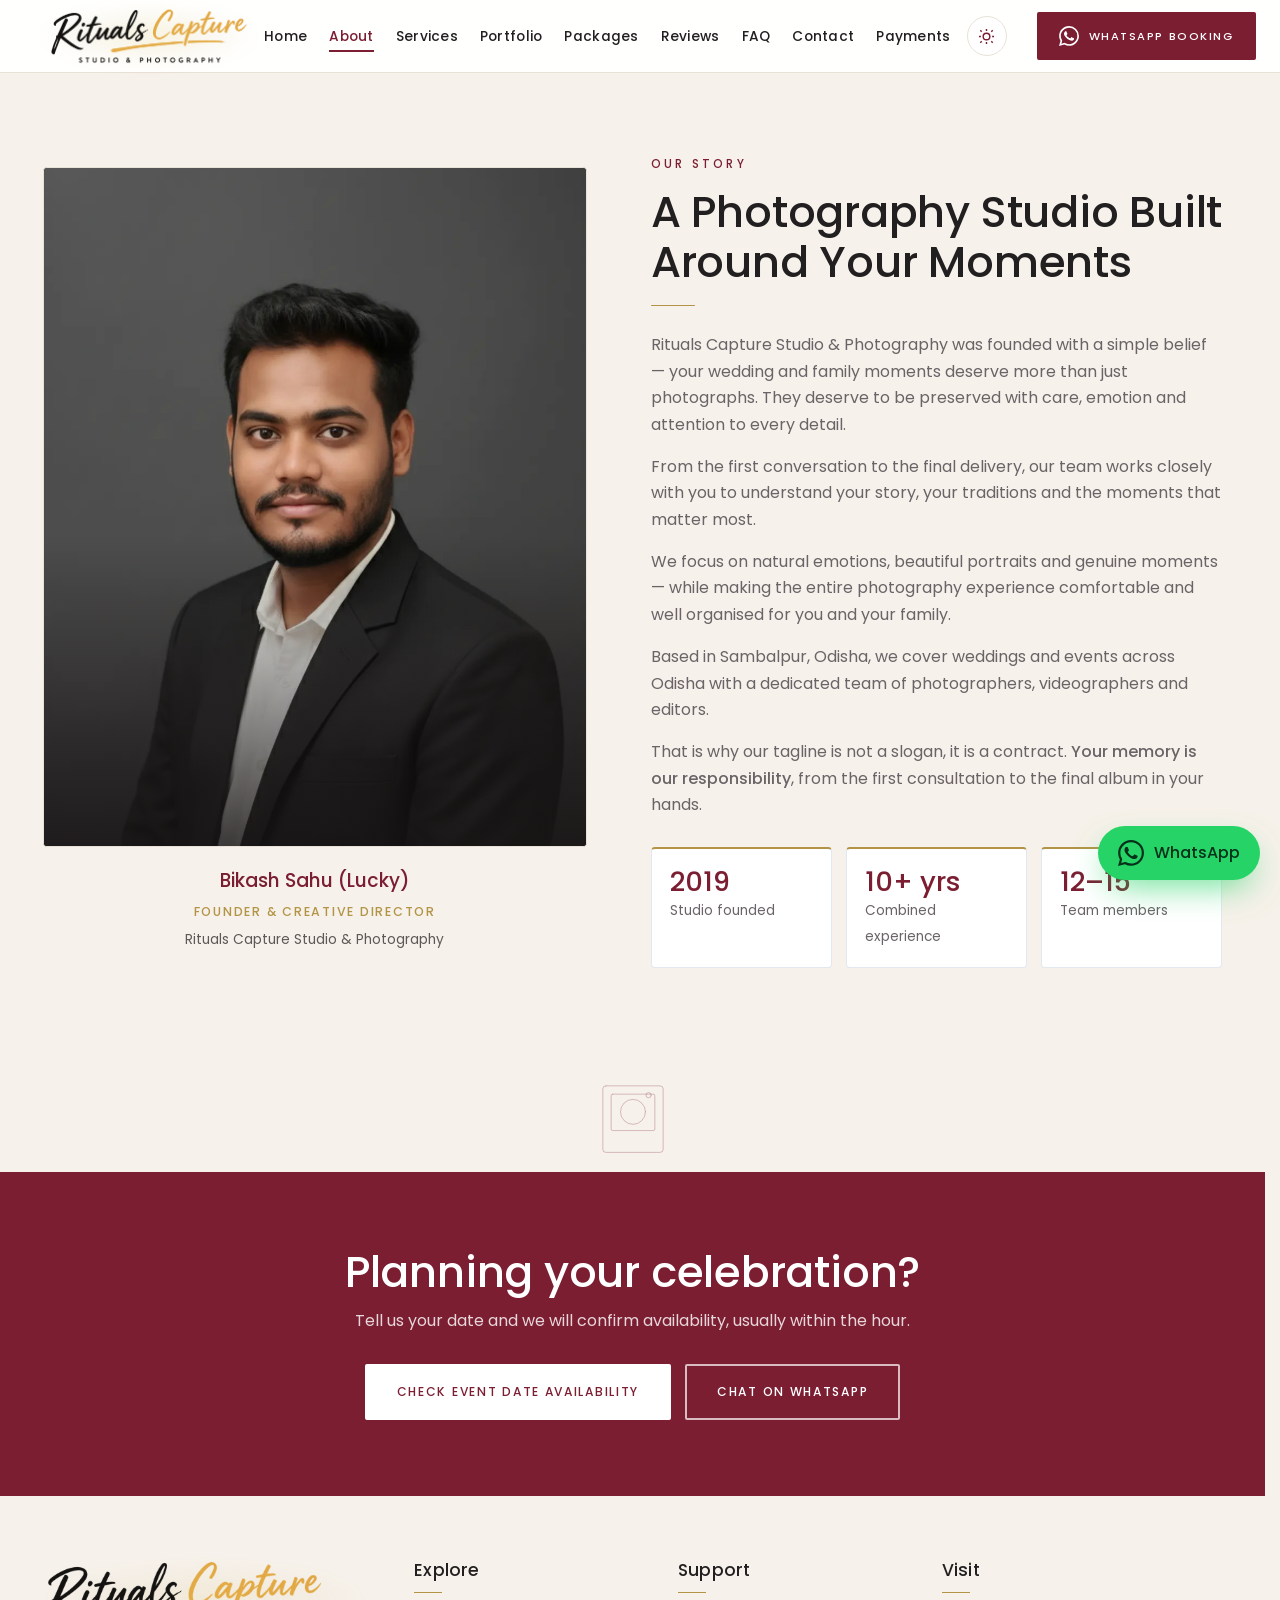
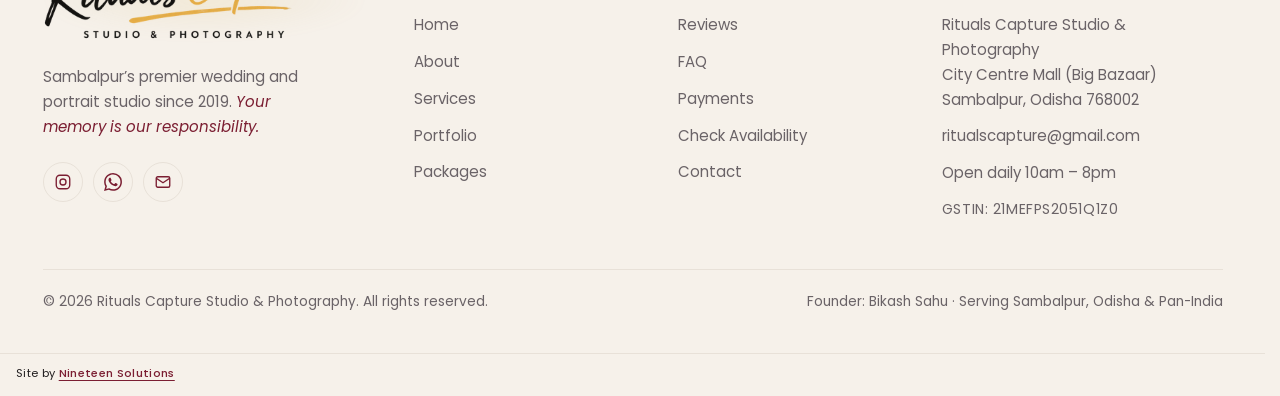
==== commit aa14edfd: "Launch site (pages, images, fonts)" ====
--- a/about.html
+++ b/about.html
@@ -12,16 +12,21 @@
 <link rel="icon" href="favicon.ico" sizes="any">
 <link rel="icon" type="image/png" sizes="32x32" href="images/favicon-32.png">
 <link rel="apple-touch-icon" href="images/apple-touch-icon.png">
-<link rel="stylesheet" href="assets/style.css">
+<link rel="preload" href="assets/fonts/poppins-regular.woff?v=2" as="font" type="font/woff" crossorigin>
+<link rel="preload" href="assets/fonts/poppins-light.woff?v=1" as="font" type="font/woff" crossorigin>
+<link rel="preload" href="assets/fonts/poppins-medium.woff?v=2" as="font" type="font/woff" crossorigin>
+<link rel="stylesheet" href="assets/style.css?v=20">
+<script>(function(){try{if(localStorage.getItem("theme")==="dark")document.documentElement.setAttribute("data-theme","dark")}catch(e){}})();</script>
 
 </head>
 <body class="inner">
 <svg width="0" height="0" style="position:absolute" aria-hidden="true" focusable="false"><symbol id="wa" viewBox="0 0 24 24"><path fill="currentColor" d="M17.472 14.382c-.297-.149-1.758-.867-2.03-.967-.273-.099-.471-.148-.67.15-.197.297-.767.966-.94 1.164-.173.199-.347.223-.644.075-.297-.15-1.255-.463-2.39-1.475-.883-.788-1.48-1.761-1.653-2.059-.173-.297-.018-.458.13-.606.134-.133.298-.347.446-.52.149-.174.198-.298.298-.497.099-.198.05-.371-.025-.52-.075-.149-.669-1.612-.916-2.207-.242-.579-.487-.5-.669-.51-.173-.008-.371-.01-.57-.01-.198 0-.52.074-.792.372-.272.297-1.04 1.016-1.04 2.479 0 1.462 1.065 2.875 1.213 3.074.149.198 2.096 3.2 5.077 4.487.709.306 1.262.489 1.694.625.712.227 1.36.195 1.871.118.571-.085 1.758-.719 2.006-1.413.248-.694.248-1.289.173-1.413-.074-.124-.272-.198-.57-.347m-5.421 7.403h-.004a9.87 9.87 0 01-5.031-1.378l-.361-.214-3.741.982.998-3.648-.235-.374a9.86 9.86 0 01-1.51-5.26c.001-5.45 4.436-9.884 9.888-9.884 2.64 0 5.122 1.03 6.988 2.898a9.825 9.825 0 012.893 6.994c-.003 5.45-4.437 9.884-9.885 9.884m8.413-18.297A11.815 11.815 0 0012.05 0C5.495 0 .16 5.335.157 11.892c0 2.096.547 4.142 1.588 5.945L.057 24l6.305-1.654a11.882 11.882 0 005.683 1.448h.005c6.554 0 11.89-5.335 11.893-11.893a11.821 11.821 0 00-3.48-8.413z"/></symbol><symbol id="lotus" viewBox="0 0 200 200"><g fill="none" stroke="currentColor" stroke-width="1.6"><ellipse cx="100" cy="58" rx="16" ry="42" transform="rotate(0 100 100)"/><ellipse cx="100" cy="58" rx="16" ry="42" transform="rotate(45 100 100)"/><ellipse cx="100" cy="58" rx="16" ry="42" transform="rotate(90 100 100)"/><ellipse cx="100" cy="58" rx="16" ry="42" transform="rotate(135 100 100)"/><ellipse cx="100" cy="58" rx="16" ry="42" transform="rotate(180 100 100)"/><ellipse cx="100" cy="58" rx="16" ry="42" transform="rotate(225 100 100)"/><ellipse cx="100" cy="58" rx="16" ry="42" transform="rotate(270 100 100)"/><ellipse cx="100" cy="58" rx="16" ry="42" transform="rotate(315 100 100)"/><circle cx="100" cy="100" r="14"/><circle cx="100" cy="100" r="92"/></g></symbol></svg>
 <header id="top">
   <div class="wrap nav">
-    <a href="index.html" class="brand logo-link" aria-label="Rituals Capture Studio &amp; Photography - home"><img class="logo-img" src="images/logo.webp" width="760" height="81" alt="Rituals Capture Studio &amp; Photography"></a>
+    <a href="index.html" class="brand logo-link" aria-label="Rituals Capture Studio &amp; Photography - home"><span class="logo-aura" aria-hidden="true"></span><img class="logo-img logo-on-light" src="images/logo-light.webp?v=2" width="800" height="226" alt="Rituals Capture Studio &amp; Photography"><img class="logo-img logo-on-dark" src="images/logo.webp?v=2" width="800" height="226" alt="" aria-hidden="true"></a>
     <button class="burger" id="burger" aria-label="Open menu" aria-expanded="false"><span></span><span></span><span></span></button>
-    <ul class="menu" id="menu"><li><a href="index.html">Home</a></li><li><a href="about.html" aria-current="page">About</a></li><li><a href="services.html">Services</a></li><li><a href="portfolio.html">Portfolio</a></li><li><a href="packages.html">Packages</a></li><li><a href="reviews.html">Reviews</a></li><li><a href="faq.html">FAQ</a></li><li><a href="contact.html">Contact</a></li></ul>
+    <ul class="menu" id="menu"><li><a href="index.html">Home</a></li><li><a href="about.html" aria-current="page">About</a></li><li><a href="services.html">Services</a></li><li><a href="portfolio.html">Portfolio</a></li><li><a href="packages.html">Packages</a></li><li><a href="reviews.html">Reviews</a></li><li><a href="faq.html">FAQ</a></li><li><a href="contact.html">Contact</a></li><li class="menu-head" aria-hidden="true">Payments</li><li class="menu-pay"><a href="payment.html"><span class="mp-d">Payments</span><span class="mp-m">Bank Details &amp; QR</span></a></li><li class="menu-upi"><span class="mu-k">UPI ID</span><span class="mu-v">7788844553@ybl</span><button type="button" class="pay-copy" data-copy="7788844553@ybl">Copy</button></li></ul>
+    <button class="theme-toggle" id="themeToggle" type="button" aria-label="Toggle night mode" aria-pressed="false"><svg class="ic-sun" viewBox="0 0 24 24" fill="none" stroke="currentColor" stroke-width="1.8" aria-hidden="true"><circle cx="12" cy="12" r="4.2"/><path d="M12 2.5v2.4M12 19.1v2.4M4.2 4.2l1.7 1.7M18.1 18.1l1.7 1.7M2.5 12h2.4M19.1 12h2.4M4.2 19.8l1.7-1.7M18.1 5.9l1.7-1.7"/></svg><svg class="ic-moon" viewBox="0 0 24 24" fill="none" stroke="currentColor" stroke-width="1.8" aria-hidden="true"><path d="M20 14.5A8.5 8.5 0 1 1 9.5 4a7 7 0 0 0 10.5 10.5z"/></svg></button>
     <a class="btn btn-gold wa-link" data-msg="Hello Bikash, I found Rituals Capture Studio online and would like to book a shoot." href="#" target="_blank" rel="noopener"><svg width="20" height="20"><use href="#wa"/></svg> WhatsApp Booking</a>
   </div>
 </header>
@@ -29,25 +34,36 @@
 <!-- ABOUT -->
 <section class="about" id="about" aria-labelledby="about-h">
   <div class="wrap about-grid">
-    <div class="about-visual reveal">
-      <img src="images/about-bikash.webp" width="1000" height="1615" alt="Bikash Sahu, founder of Rituals Capture Studio &amp; Photography, Sambalpur" loading="lazy" decoding="async">
-      <div class="quote">“Your memory is our responsibility.”<small>Bikash Sahu · Founder</small></div>
+    <div class="about-photo reveal">
+      <div class="about-visual">
+        <img src="images/about-bikash.webp" width="1000" height="1615" alt="Bikash Sahu, founder of Rituals Capture Studio &amp; Photography, Sambalpur" loading="lazy" decoding="async">
+        
+      </div>
+      <div class="about-caption">
+        <span class="cap-name">Bikash Sahu (Lucky)</span>
+        <span class="cap-title">Founder &amp; Creative Director</span>
+        <span class="cap-studio">Rituals Capture Studio &amp; Photography</span>
+      </div>
     </div>
     <div class="reveal">
       <span class="eyebrow">Our Story</span>
-      <h1 id="about-h">Built by Bikash Sahu, Trusted by Sambalpur’s Families</h1>
+      <h1 id="about-h">A Photography Studio Built Around Your Moments</h1>
       <div class="rule"></div>
-      <p>Rituals Capture Studio began in 2019 with one conviction: a wedding is not an event to be recorded, it is a lineage of sacred moments to be protected. Founder Bikash Sahu turned that belief into a studio where every frame is composed with reverence for tradition and shot with a cinematic eye.</p>
-      <p>Behind every booking is a tight, elite team of two to five creatives (lead photographers, cinematographers and editors) who plan your rituals with you, arrive early, stay late and never miss the moments that matter: the first glimpse, the sindoor, the vidaai, the tears and the laughter.</p>
+      <p>Rituals Capture Studio &amp; Photography was founded with a simple belief — your wedding and family moments deserve more than just photographs. They deserve to be preserved with care, emotion and attention to every detail.</p>
+      <p>From the first conversation to the final delivery, our team works closely with you to understand your story, your traditions and the moments that matter most.</p>
+      <p>We focus on natural emotions, beautiful portraits and genuine moments — while making the entire photography experience comfortable and well organised for you and your family.</p>
+      <p>Based in Sambalpur, Odisha, we cover weddings and events across Odisha with a dedicated team of photographers, videographers and editors.</p>
       <p>That is why our tagline is not a slogan, it is a contract. <strong>Your memory is our responsibility</strong>, from the first consultation to the final album in your hands.</p>
       <div class="pillars">
         <div class="pillar"><b>2019</b><span>Studio founded</span></div>
         <div class="pillar"><b>10+ yrs</b><span>Combined experience</span></div>
-        <div class="pillar"><b>2–5</b><span>Person creative crew</span></div>
+        <div class="pillar"><b>12–15</b><span>Team members</span></div>
       </div>
     </div>
   </div>
 </section>
+
+<div class="sketch-decor reveal"><svg class="sk sk-polaroid" viewBox="0 0 200 200" aria-hidden="true"><rect x="42" y="42" width="116" height="128" rx="6"/><rect x="58" y="58" width="84" height="70" rx="3"/><circle cx="100" cy="92" r="24"/><circle cx="130" cy="60" r="5"/></svg></div>
 
 <section class="cta-band" aria-labelledby="cta-h"><div class="wrap"><h2 id="cta-h">Planning your celebration?</h2><p>Tell us your date and we will confirm availability, usually within the hour.</p><div class="row"><a class="btn btn-light" href="book.html">Check Event Date Availability</a><a class="btn btn-out wa-link" data-msg="Hello Bikash, I would like to book Rituals Capture Studio." href="#" target="_blank" rel="noopener">Chat on WhatsApp</a></div></div></section>
 
@@ -55,12 +71,12 @@
 <footer>
   <div class="wrap">
     <div class="ft">
-      <div><a class="brand logo-link" href="index.html" aria-label="Rituals Capture Studio &amp; Photography - home"><img class="logo-img" src="images/logo.webp" width="760" height="81" alt="Rituals Capture Studio &amp; Photography" style="width:min(280px,100%)"></a>
+      <div><a class="brand logo-link" href="index.html" aria-label="Rituals Capture Studio &amp; Photography - home"><span class="logo-aura" aria-hidden="true"></span><img class="logo-img logo-on-light" src="images/logo-light.webp?v=2" width="800" height="226" alt="Rituals Capture Studio &amp; Photography" style="width:min(280px,100%)"><img class="logo-img logo-on-dark" src="images/logo.webp?v=2" width="800" height="226" alt="" aria-hidden="true" style="width:min(280px,100%)"></a>
         <p class="fdesc">Sambalpur’s premier wedding and portrait studio since 2019. <em class="ftag">Your memory is our responsibility.</em></p>
         <div class="social"><a class="ig-link" href="#" target="_blank" rel="noopener" aria-label="Instagram"><svg viewBox="0 0 24 24" fill="none" stroke="currentColor" stroke-width="1.8"><rect x="3" y="3" width="18" height="18" rx="5"/><circle cx="12" cy="12" r="4"/></svg></a><a class="wa-link" data-msg="Hello Bikash, I would like to book Rituals Capture Studio." href="#" target="_blank" rel="noopener" aria-label="WhatsApp"><svg><use href="#wa"/></svg></a><a class="mail-link" href="#" aria-label="Email"><svg viewBox="0 0 24 24" fill="none" stroke="currentColor" stroke-width="1.8"><rect x="3" y="5" width="18" height="14" rx="2"/><path d="M3 7l9 6 9-6"/></svg></a></div></div>
       <div><h4>Explore</h4><ul><li><a href="index.html">Home</a></li><li><a href="about.html">About</a></li><li><a href="services.html">Services</a></li><li><a href="portfolio.html">Portfolio</a></li><li><a href="packages.html">Packages</a></li></ul></div>
-      <div><h4>Support</h4><ul><li><a href="reviews.html">Reviews</a></li><li><a href="faq.html">FAQ</a></li><li><a href="book.html">Check Availability</a></li><li><a href="contact.html">Contact</a></li></ul></div>
-      <div><h4>Visit</h4><ul><li>Rituals Capture Studio &amp; Photography<br>City Centre Mall (Big Bazaar)<br>Sambalpur, Odisha 768002</li><li><a class="mail-link" href="#"></a></li><li>Open daily 10am – 8pm</li></ul></div>
+      <div><h4>Support</h4><ul><li><a href="reviews.html">Reviews</a></li><li><a href="faq.html">FAQ</a></li><li><a href="payment.html">Payments</a></li><li><a href="book.html">Check Availability</a></li><li><a href="contact.html">Contact</a></li></ul></div>
+      <div><h4>Visit</h4><ul><li>Rituals Capture Studio &amp; Photography<br>City Centre Mall (Big Bazaar)<br>Sambalpur, Odisha 768002</li><li><a class="mail-link" href="#"></a></li><li>Open daily 10am – 8pm</li><li class="gstin">GSTIN: 21MEFPS2051Q1Z0</li></ul></div>
     </div>
     <div class="copy"><span>© <span id="yr"></span> Rituals Capture Studio &amp; Photography. All rights reserved.</span><span>Founder: Bikash Sahu · Serving Sambalpur, Odisha &amp; Pan-India</span></div>
   </div>
@@ -69,6 +85,6 @@
 <a class="fab wa-link" data-msg="Hello Bikash, I would like to check date availability at Rituals Capture Studio." href="#" target="_blank" rel="noopener" aria-label="Chat on WhatsApp"><svg><use href="#wa"/></svg><span>WhatsApp</span></a>
 <div class="toast" id="toast" role="status"></div>
 
-<script src="assets/site.js" defer></script>
+<script src="assets/site.js?v=2" defer></script>
 </body>
 </html>
--- a/assets/style.css
+++ b/assets/style.css
@@ -1,3 +1,9 @@
+/* Poppins, bundled with the site (no external font request) */
+@font-face{font-family:"Poppins";font-style:normal;font-weight:400;font-display:swap;src:url(fonts/poppins-regular.woff?v=2) format("woff")}
+@font-face{font-family:"Poppins";font-style:normal;font-weight:300;font-display:swap;src:url(fonts/poppins-light.woff?v=1) format("woff")}
+@font-face{font-family:"Poppins";font-style:normal;font-weight:500;font-display:swap;src:url(fonts/poppins-medium.woff?v=2) format("woff")}
+@font-face{font-family:"Poppins";font-style:italic;font-weight:400;font-display:swap;src:url(fonts/poppins-italic.woff?v=2) format("woff")}
+@font-face{font-family:"Poppins";font-style:italic;font-weight:500;font-display:swap;src:url(fonts/poppins-mediumitalic.woff?v=2) format("woff")}
 
 :root{
   --maroon:#800020; --crimson:#8B0000; --gold:#D4AF37; --gold-soft:#F3E5AB;
@@ -6,17 +12,17 @@
 }
 *{box-sizing:border-box;margin:0;padding:0}
 html{scroll-behavior:smooth;scroll-padding-top:84px}
-body{font-family:"Segoe UI","Helvetica Neue",Helvetica,Arial,system-ui,sans-serif;color:var(--obsidian);background:var(--white);line-height:1.65;-webkit-font-smoothing:antialiased;overflow-x:hidden}
+body{font-family:"Poppins","Segoe UI",system-ui,-apple-system,Arial,sans-serif;color:var(--obsidian);background:var(--page);line-height:1.65;-webkit-font-smoothing:antialiased;overflow-x:hidden}
 img,svg{max-width:100%;display:block}
 a{color:inherit;text-decoration:none}
 button,input,select,textarea{font:inherit;color:inherit}
 .wrap{width:min(1180px,100% - 40px);margin-inline:auto}
 section{padding:96px 0}
-.eyebrow{display:inline-block;font-size:.78rem;letter-spacing:.24em;text-transform:uppercase;font-weight:700;color:var(--maroon);margin-bottom:14px}
+.eyebrow{display:inline-block;font-size:.78rem;letter-spacing:.24em;text-transform:uppercase;font-weight:500;color:var(--maroon);margin-bottom:14px}
 .dark .eyebrow{color:var(--gold)}
 h1,h2,h3{line-height:1.15;letter-spacing:-.02em}
-h2{font-size:clamp(1.9rem,4vw,3rem);font-weight:800;margin-bottom:16px}
-h3{font-size:1.25rem;font-weight:700}
+h2{font-size:clamp(1.9rem,4vw,3rem);font-weight:500;margin-bottom:16px}
+h3{font-size:1.25rem;font-weight:500}
 .lead{color:var(--muted);font-size:1.08rem;max-width:640px}
 .dark{background:var(--obsidian);color:var(--gold-soft)}
 .dark h2,.dark h3{color:var(--gold-soft)}
@@ -24,7 +30,7 @@
 .center{text-align:center}.center .lead{margin-inline:auto}
 .rule{width:64px;height:3px;background:linear-gradient(90deg,var(--gold),var(--maroon));border-radius:3px;margin:18px 0 26px}
 .center .rule{margin-inline:auto}
-.btn{display:inline-flex;align-items:center;justify-content:center;gap:10px;padding:15px 28px;border-radius:999px;font-weight:700;font-size:.98rem;border:2px solid transparent;cursor:pointer;transition:transform .25s,box-shadow .25s,background .25s,color .25s}
+.btn{display:inline-flex;align-items:center;justify-content:center;gap:10px;padding:15px 28px;border-radius:999px;font-weight:500;font-size:.98rem;border:2px solid transparent;cursor:pointer;transition:transform .25s,box-shadow .25s,background .25s,color .25s}
 .btn:hover{transform:translateY(-2px)}
 .btn-gold{background:var(--gold);color:var(--obsidian);box-shadow:0 10px 30px -10px rgba(212,175,55,.7)}
 .btn-gold:hover{background:var(--gold-soft)}
@@ -41,14 +47,14 @@
 header{position:fixed;inset:0 0 auto 0;z-index:50;background:rgba(11,15,25,.72);backdrop-filter:blur(14px);-webkit-backdrop-filter:blur(14px);border-bottom:1px solid rgba(212,175,55,.22);transition:background .3s}
 header.solid{background:rgba(11,15,25,.96)}
 .nav{display:flex;align-items:center;justify-content:space-between;height:72px;gap:16px}
-.brand{display:flex;align-items:center;gap:12px;color:var(--gold-soft);font-weight:800;letter-spacing:.02em}
+.brand{display:flex;align-items:center;gap:12px;color:var(--gold-soft);font-weight:500;letter-spacing:.02em}
 .brand svg{width:38px;height:38px;flex:none}
-.logo-link{flex:none;display:flex;align-items:center;height:100%}
+.logo-link{flex:none;display:flex;align-items:center;height:100%;position:relative;isolation:isolate}
 footer .logo-link{height:auto;display:inline-flex}
 .logo-img{display:block;width:clamp(210px,24vw,300px);height:auto;filter:drop-shadow(0 0 6px rgba(212,175,55,.35))}
-.brand span small{display:block;font-size:.6rem;letter-spacing:.28em;text-transform:uppercase;color:var(--gold);font-weight:600}
+.brand span small{display:block;font-size:.6rem;letter-spacing:.28em;text-transform:uppercase;color:var(--gold);font-weight:500}
 .menu{display:flex;gap:22px;list-style:none}
-.menu a{color:#e8dfba;font-size:.9rem;font-weight:600;position:relative;padding:6px 0}
+.menu a{color:#e8dfba;font-size:.9rem;font-weight:500;position:relative;padding:6px 0}
 .menu a::after{content:"";position:absolute;left:0;bottom:0;height:2px;width:0;background:var(--gold);transition:width .3s}
 .menu a:hover::after{width:100%}
 .nav .btn{padding:11px 20px;font-size:.88rem;white-space:nowrap}
@@ -66,7 +72,7 @@
 .hero .mandala{position:absolute;right:-140px;top:50%;width:720px;height:720px;transform:translateY(-50%);opacity:.16;animation:spin 120s linear infinite}
 @keyframes spin{to{transform:translateY(-50%) rotate(360deg)}}
 .hero-inner{position:relative;max-width:760px}
-.hero h1{font-size:clamp(2.3rem,6vw,4.6rem);font-weight:800;color:#fff;margin:14px 0 22px}
+.hero h1{font-size:clamp(2.3rem,6vw,4.6rem);font-weight:500;color:#fff;margin:14px 0 22px}
 .hero h1 em{font-style:normal;color:var(--gold);background:linear-gradient(90deg,var(--gold),var(--gold-soft));-webkit-background-clip:text;background-clip:text;color:transparent}
 .hero p.sub{font-size:1.2rem;color:#e8dfba;max-width:600px;margin-bottom:34px}
 .hero .cta{display:flex;flex-wrap:wrap;gap:14px}
@@ -91,8 +97,8 @@
   radial-gradient(circle at 30% 20%,rgba(212,175,55,.55),transparent 45%),
   linear-gradient(155deg,var(--maroon),#2a0510 70%,var(--obsidian));box-shadow:var(--shadow)}
 .about-visual::before{content:"";position:absolute;inset:18px;border:1px solid rgba(243,229,171,.55);border-radius:10px}
-.about-visual .quote{position:absolute;inset:auto 30px 34px 30px;color:var(--gold-soft);font-size:1.5rem;font-weight:700;line-height:1.3}
-.about-visual .quote small{display:block;margin-top:12px;font-size:.8rem;letter-spacing:.2em;text-transform:uppercase;color:var(--gold);font-weight:600}
+.about-visual .quote{position:absolute;inset:auto 30px 34px 30px;color:var(--gold-soft);font-size:1.5rem;font-weight:500;line-height:1.3}
+.about-visual .quote small{display:block;margin-top:12px;font-size:.8rem;letter-spacing:.2em;text-transform:uppercase;color:var(--gold);font-weight:500}
 .about-visual svg{position:absolute;top:26px;right:26px;width:120px;opacity:.6}
 .about p{color:var(--muted);margin-bottom:16px}
 .pillars{display:grid;grid-template-columns:repeat(3,1fr);gap:14px;margin-top:28px}
@@ -103,18 +109,18 @@
 /* Services */
 .services{background:var(--off)}
 .svc-grid{display:grid;grid-template-columns:repeat(12,1fr);gap:22px;margin-top:50px}
-.svc{grid-column:span 4;background:#fff;border:1px solid var(--line);border-radius:var(--radius);padding:32px;transition:transform .3s,box-shadow .3s,border-color .3s;position:relative;overflow:hidden}
+.svc{grid-column:span 4;background:var(--card);border:1px solid var(--line);border-radius:var(--radius);padding:32px;transition:transform .3s,box-shadow .3s,border-color .3s;position:relative;overflow:hidden}
 .svc:hover{transform:translateY(-6px);box-shadow:var(--shadow);border-color:var(--gold)}
 .svc .ico{width:54px;height:54px;border-radius:14px;background:rgba(128,0,32,.08);color:var(--maroon);display:grid;place-items:center;margin-bottom:20px}
 .svc .ico svg{width:28px;height:28px}
 .svc p{color:var(--muted);margin:10px 0 16px;font-size:.98rem}
-.svc .benefit{font-size:.88rem;font-weight:600;color:var(--maroon)}
+.svc .benefit{font-size:.88rem;font-weight:500;color:var(--maroon)}
 .svc.featured{grid-column:span 12;display:grid;grid-template-columns:1.1fr 1fr;gap:40px;align-items:center;background:linear-gradient(135deg,#1a0a12,var(--obsidian));color:var(--gold-soft);border-color:var(--gold);padding:46px}
 .svc.featured h3{font-size:2rem;color:var(--gold-soft)}
 .svc.featured p{color:#d4cba0;font-size:1.05rem}
 .svc.featured .ico{background:rgba(212,175,55,.14);color:var(--gold)}
 .svc.featured .benefit{color:var(--gold)}
-.badge{position:absolute;top:20px;right:20px;background:var(--gold);color:var(--obsidian);font-size:.7rem;font-weight:800;letter-spacing:.14em;text-transform:uppercase;padding:6px 12px;border-radius:999px}
+.badge{position:absolute;top:20px;right:20px;background:var(--gold);color:var(--obsidian);font-size:.7rem;font-weight:500;letter-spacing:.14em;text-transform:uppercase;padding:6px 12px;border-radius:999px}
 .feat-list{list-style:none;display:grid;gap:12px}
 .feat-list li{display:flex;gap:12px;align-items:flex-start;font-size:.98rem}
 .feat-list li::before{content:"";flex:none;width:20px;height:20px;margin-top:3px;border-radius:50%;background:var(--gold) url("data:image/svg+xml,%3Csvg xmlns='http://www.w3.org/2000/svg' viewBox='0 0 20 20'%3E%3Cpath d='M5 10.5l3.2 3.2L15 6.8' fill='none' stroke='%230B0F19' stroke-width='2.4' stroke-linecap='round' stroke-linejoin='round'/%3E%3C/svg%3E") center/contain no-repeat}
@@ -122,7 +128,7 @@
 
 /* Portfolio */
 .filters{display:flex;flex-wrap:wrap;gap:10px;justify-content:center;margin:34px 0 40px}
-.filters button{padding:11px 22px;border-radius:999px;border:1px solid rgba(212,175,55,.45);background:transparent;color:var(--gold-soft);cursor:pointer;font-weight:600;font-size:.92rem;transition:.25s}
+.filters button{padding:11px 22px;border-radius:999px;border:1px solid rgba(212,175,55,.45);background:transparent;color:var(--gold-soft);cursor:pointer;font-weight:500;font-size:.92rem;transition:.25s}
 .filters button:hover{border-color:var(--gold)}
 .filters button.active{background:var(--gold);color:var(--obsidian);border-color:var(--gold)}
 .gallery{display:grid;grid-template-columns:repeat(3,1fr);gap:20px}
@@ -135,14 +141,14 @@
 .card:hover::after{opacity:1}
 .card .meta{position:absolute;left:0;right:0;bottom:0;padding:22px;z-index:2;transform:translateY(8px);transition:transform .4s}
 .card:hover .meta{transform:none}
-.card .meta small{display:block;font-size:.7rem;letter-spacing:.2em;text-transform:uppercase;color:var(--gold);font-weight:700}
+.card .meta small{display:block;font-size:.7rem;letter-spacing:.2em;text-transform:uppercase;color:var(--gold);font-weight:500}
 .card .meta h3{font-size:1.15rem;color:#fff;margin-top:4px}
 .card .play{position:absolute;top:50%;left:50%;width:68px;height:68px;margin:-34px 0 0 -34px;border-radius:50%;background:rgba(128,0,32,.88);border:2px solid var(--gold);display:grid;place-items:center;z-index:2;transition:transform .3s}
 .card:hover .play{transform:scale(1.14)}
 .card .play svg{width:26px;height:26px;color:var(--gold-soft);margin-left:4px}
 .card .play::before{content:"";position:absolute;inset:-2px;border-radius:50%;border:2px solid var(--gold);animation:pulse 2s infinite}
 @keyframes pulse{to{transform:scale(1.5);opacity:0}}
-.card .reel{position:absolute;top:14px;left:14px;z-index:2;background:rgba(11,15,25,.75);color:var(--gold-soft);font-size:.7rem;font-weight:700;letter-spacing:.14em;padding:5px 10px;border-radius:999px;border:1px solid rgba(212,175,55,.5)}
+.card .reel{position:absolute;top:14px;left:14px;z-index:2;background:rgba(11,15,25,.75);color:var(--gold-soft);font-size:.7rem;font-weight:500;letter-spacing:.14em;padding:5px 10px;border-radius:999px;border:1px solid rgba(212,175,55,.5)}
 .a1{background:radial-gradient(circle at 70% 25%,#f3d98a,transparent 40%),linear-gradient(160deg,#8B0000,#2a0510)}
 .a2{background:radial-gradient(circle at 25% 30%,#ffd9a0,transparent 38%),linear-gradient(200deg,#5a1a2a,#0B0F19)}
 .a3{background:radial-gradient(circle at 50% 70%,#D4AF37,transparent 45%),linear-gradient(140deg,#1b2440,#0B0F19)}
@@ -157,17 +163,17 @@
 
 /* Packages */
 .pk-tabs{display:flex;justify-content:center;gap:8px;margin:34px auto 38px;background:var(--off);border:1px solid var(--line);border-radius:999px;padding:6px;width:fit-content;max-width:100%}
-.pk-tabs button{border:0;background:transparent;padding:13px 26px;border-radius:999px;font-weight:700;cursor:pointer;color:var(--muted);transition:.25s;font-size:.95rem}
+.pk-tabs button{border:0;background:transparent;padding:13px 26px;border-radius:999px;font-weight:500;cursor:pointer;color:var(--muted);transition:.25s;font-size:.95rem}
 .pk-tabs button.on{background:var(--maroon);color:#fff;box-shadow:0 8px 22px -10px rgba(128,0,32,.8)}
 .pk-panel{display:none}.pk-panel.on{display:block;animation:fadeIn .5s}
 .pk-grid{display:grid;grid-template-columns:repeat(3,1fr);gap:24px;align-items:start}
-.pk{background:#fff;border:1px solid var(--line);border-radius:20px;padding:34px 28px;display:flex;flex-direction:column;transition:transform .3s,box-shadow .3s,border-color .3s}
+.pk{background:var(--card);border:1px solid var(--line);border-radius:20px;padding:34px 28px;display:flex;flex-direction:column;transition:transform .3s,box-shadow .3s,border-color .3s}
 .pk:hover{transform:translateY(-6px);box-shadow:var(--shadow);border-color:var(--gold)}
 .pk h3{font-size:1.35rem}
-.pk .price{font-size:1.7rem;font-weight:800;color:var(--maroon);line-height:1.15;margin:14px 0 6px;letter-spacing:-.02em}
+.pk .price{font-size:1.7rem;font-weight:500;color:var(--maroon);line-height:1.15;margin:14px 0 6px;letter-spacing:-.02em}
 .pk .price .cur{font-size:1.5rem;margin-right:2px}
-.pk .price small{display:block;font-size:.76rem;font-weight:600;letter-spacing:.12em;text-transform:uppercase;color:var(--muted);margin-top:4px}
-.pk .cov{display:flex;align-items:center;gap:10px;font-weight:700;font-size:.92rem;padding:14px 0 18px;margin-bottom:18px;border-bottom:1px dashed var(--line)}
+.pk .price small{display:block;font-size:.76rem;font-weight:500;letter-spacing:.12em;text-transform:uppercase;color:var(--muted);margin-top:4px}
+.pk .cov{display:flex;align-items:center;gap:10px;font-weight:500;font-size:.92rem;padding:14px 0 18px;margin-bottom:18px;border-bottom:1px dashed var(--line)}
 .pk .cov svg{width:20px;height:20px;color:var(--maroon)}
 .pk .feat-list{margin-bottom:20px}
 .pk .feat-list li{font-size:.95rem}
@@ -191,9 +197,9 @@
 
 /* Wizard */
 .wizard-sec{background:linear-gradient(180deg,var(--off),#fff)}
-.wz{max-width:820px;margin:44px auto 0;background:#fff;border:1px solid var(--line);border-radius:22px;box-shadow:var(--shadow);overflow:hidden}
+.wz{max-width:820px;margin:44px auto 0;background:var(--card);border:1px solid var(--line);border-radius:22px;box-shadow:var(--shadow);overflow:hidden}
 .wz-head{background:var(--obsidian);color:var(--gold-soft);padding:26px 34px}
-.wz-head .row{display:flex;justify-content:space-between;align-items:center;gap:12px;flex-wrap:wrap;font-size:.86rem;letter-spacing:.08em;text-transform:uppercase;font-weight:700}
+.wz-head .row{display:flex;justify-content:space-between;align-items:center;gap:12px;flex-wrap:wrap;font-size:.86rem;letter-spacing:.08em;text-transform:uppercase;font-weight:500}
 .bar{height:6px;background:rgba(243,229,171,.2);border-radius:6px;margin-top:14px;overflow:hidden}
 .bar i{display:block;height:100%;width:33.3%;background:linear-gradient(90deg,var(--gold),var(--gold-soft));transition:width .5s}
 .steps{display:flex;gap:8px;margin-top:14px;font-size:.78rem}
@@ -206,10 +212,10 @@
 .grid2{display:grid;grid-template-columns:1fr 1fr;gap:18px}
 .field{display:flex;flex-direction:column;gap:7px;margin-bottom:18px}
 .field.full{grid-column:1/-1}
-label,.lbl{font-size:.86rem;font-weight:700;color:var(--obsidian)}
+label,.lbl{font-size:.86rem;font-weight:500;color:var(--obsidian)}
 label i,.lbl i{color:var(--maroon);font-style:normal}
 input,select,textarea{width:100%;padding:14px 16px;border:1.5px solid var(--line);border-radius:12px;background:var(--off);transition:border .2s,box-shadow .2s}
-input:focus,select:focus,textarea:focus{outline:0;border-color:var(--maroon);box-shadow:0 0 0 4px rgba(128,0,32,.12);background:#fff}
+input:focus,select:focus,textarea:focus{outline:0;border-color:var(--maroon);box-shadow:0 0 0 4px rgba(128,0,32,.12);background:var(--card)}
 textarea{min-height:100px;resize:vertical}
 .err{border-color:#c00!important}
 .errmsg{color:#b00020;font-size:.8rem;min-height:0;display:none}
@@ -217,34 +223,34 @@
 .chips{display:flex;flex-wrap:wrap;gap:10px}
 .chips label{cursor:pointer;position:relative}
 .chips input{position:absolute;opacity:0;pointer-events:none}
-.chips span{display:inline-block;padding:10px 18px;border:1.5px solid var(--line);border-radius:999px;background:var(--off);font-weight:600;font-size:.9rem;transition:.2s}
+.chips span{display:inline-block;padding:10px 18px;border:1.5px solid var(--line);border-radius:999px;background:var(--off);font-weight:500;font-size:.9rem;transition:.2s}
 .chips input:checked+span{background:var(--maroon);border-color:var(--maroon);color:#fff}
 .chips input:focus-visible+span{outline:3px solid var(--gold);outline-offset:2px}
 .wz-nav{display:flex;justify-content:space-between;gap:12px;margin-top:10px;flex-wrap:wrap}
 .wz-nav .btn{padding:14px 30px}
-.btn-line{background:#fff;border-color:var(--line);color:var(--obsidian)}
+.btn-line{background:var(--card);border-color:var(--line);color:var(--obsidian)}
 .summary{background:var(--off);border:1px dashed var(--gold);border-radius:12px;padding:16px;font-size:.88rem;white-space:pre-wrap;color:var(--muted);margin-bottom:18px;max-height:220px;overflow:auto}
 .secure{font-size:.8rem;color:var(--muted);text-align:center;margin-top:16px}
 
 /* Reviews */
 .rv-top{display:flex;align-items:center;justify-content:center;gap:16px;margin:26px 0 42px;flex-wrap:wrap}
-.rv-top .big{font-size:3rem;font-weight:800;color:var(--gold)}
+.rv-top .big{font-size:3rem;font-weight:500;color:var(--gold)}
 .stars{color:var(--gold);letter-spacing:3px}
 .rv-grid{display:grid;grid-template-columns:repeat(3,1fr);gap:22px}
 .rv{background:var(--char);border:1px solid rgba(212,175,55,.25);border-radius:var(--radius);padding:30px;display:flex;flex-direction:column;gap:16px;transition:transform .3s,border-color .3s}
 .rv:hover{transform:translateY(-5px);border-color:var(--gold)}
 .rv q{quotes:none;color:#e8dfba;font-size:1rem;flex:1}
 .rv .who{display:flex;align-items:center;gap:12px}
-.rv .av{width:44px;height:44px;border-radius:50%;background:var(--maroon);display:grid;place-items:center;color:var(--gold-soft);font-weight:800}
+.rv .av{width:44px;height:44px;border-radius:50%;background:var(--maroon);display:grid;place-items:center;color:var(--gold-soft);font-weight:500}
 .rv .who b{display:block;color:var(--gold-soft);font-size:.95rem}
 .rv .who small{color:#9aa3b5;font-size:.78rem}
-.src{margin-left:auto;font-size:.68rem;font-weight:700;letter-spacing:.1em;text-transform:uppercase;padding:5px 10px;border-radius:999px;border:1px solid rgba(212,175,55,.4);color:var(--gold)}
+.src{margin-left:auto;font-size:.68rem;font-weight:500;letter-spacing:.1em;text-transform:uppercase;padding:5px 10px;border-radius:999px;border:1px solid rgba(212,175,55,.4);color:var(--gold)}
 
 /* FAQ */
 .faq-list{max-width:820px;margin:44px auto 0;display:grid;gap:14px}
-details{background:#fff;border:1px solid var(--line);border-radius:14px;overflow:hidden;transition:border-color .3s,box-shadow .3s}
+details{background:var(--card);border:1px solid var(--line);border-radius:14px;overflow:hidden;transition:border-color .3s,box-shadow .3s}
 details[open]{border-color:var(--gold);box-shadow:var(--shadow)}
-summary{list-style:none;cursor:pointer;padding:22px 26px;font-weight:700;font-size:1.05rem;display:flex;justify-content:space-between;align-items:center;gap:16px}
+summary{list-style:none;cursor:pointer;padding:22px 26px;font-weight:500;font-size:1.05rem;display:flex;justify-content:space-between;align-items:center;gap:16px}
 summary::-webkit-details-marker{display:none}
 summary::after{content:"+";font-size:1.6rem;color:var(--maroon);transition:transform .3s;line-height:1}
 details[open] summary::after{transform:rotate(45deg)}
@@ -277,7 +283,7 @@
 .copy{margin-top:44px;padding-top:24px;border-top:1px solid rgba(255,255,255,.08);display:flex;justify-content:space-between;flex-wrap:wrap;gap:10px;font-size:.84rem}
 
 /* Floating */
-.fab{position:fixed;right:20px;bottom:20px;z-index:60;display:flex;align-items:center;gap:10px;background:#25D366;color:#06301a;font-weight:800;padding:14px 20px;border-radius:999px;box-shadow:0 14px 34px -10px rgba(37,211,102,.75);transition:transform .25s}
+.fab{position:fixed;right:20px;bottom:20px;z-index:60;display:flex;align-items:center;gap:10px;background:#25D366;color:#06301a;font-weight:500;padding:14px 20px;border-radius:999px;box-shadow:0 14px 34px -10px rgba(37,211,102,.75);transition:transform .25s}
 .fab:hover{transform:scale(1.06)}
 .fab svg{width:26px;height:26px}
 .fab::before{content:"";position:absolute;inset:0;border-radius:999px;border:2px solid #25D366;animation:pulse 2.2s infinite;z-index:-1}
@@ -297,7 +303,7 @@
   .trust-item:nth-child(2){border-right:0}
   .trust-item:nth-child(-n+2){border-bottom:1px solid rgba(243,229,171,.22)}
   .about-grid,.svc.featured,.ct-grid{grid-template-columns:1fr}
-  .about-visual{aspect-ratio:16/11}
+  .about-visual{aspect-ratio:4/5}
   .svc{grid-column:span 6}
   .gallery{grid-template-columns:repeat(2,1fr)}
   .rv-grid{grid-template-columns:1fr}
@@ -323,44 +329,46 @@
 @media(prefers-reduced-motion:reduce){*{animation:none!important;transition:none!important}.reveal{opacity:1;transform:none}html{scroll-behavior:auto}}
 
 /* ===== Minimal & Elegant theme layer ===== */
-:root{--maroon:#7B1E32;--crimson:#66172a;--gold:#B39447;--gold-soft:#8A6D2A;--obsidian:#1E1B1C;--char:#2A2627;--ivory:#FBF8F4;--blush:#F4E9E6;--hair:#E8E1D8;--ink:#221F20;--muted:#6A6367}
+:root{--maroon:#7B1E32;--crimson:#66172a;--gold:#B39447;--gold-soft:#8A6D2A;--obsidian:#1E1B1C;--char:#2A2627;--ivory:#FBF8F4;--blush:#F4E9E6;--hair:#E8E1D8;--ink:#221F20;--muted:#6A6367;--card:#fff;--page:#F6F1EA}
 body{color:var(--ink)}
-h1,h2,h3,.pk .price,.pillar b,.about-visual .quote,.rv-top .big{font-family:Georgia,"Times New Roman",serif}
+h1,h2,h3,.pk .price,.pillar b,.about-visual .quote,.rv-top .big{font-family:"Poppins","Segoe UI",system-ui,-apple-system,Arial,sans-serif}
 h1,h2{font-weight:500;letter-spacing:-.005em}
-h3{font-weight:600}
+h3{font-weight:500}
 h2{font-size:clamp(1.8rem,3.4vw,2.7rem)}
 section{padding:88px 0}
-.eyebrow,.dark .eyebrow{color:var(--maroon);letter-spacing:.28em;font-weight:600;font-size:.72rem}
+.eyebrow,.dark .eyebrow{color:var(--maroon);letter-spacing:.28em;font-weight:500;font-size:.72rem}
 .rule{width:44px;height:1px;background:var(--gold)}
-.btn{border-radius:2px;text-transform:uppercase;letter-spacing:.14em;font-size:.76rem;font-weight:700;padding:16px 30px;box-shadow:none!important}
+.btn{border-radius:2px;text-transform:uppercase;letter-spacing:.14em;font-size:.76rem;font-weight:500;padding:16px 30px;box-shadow:none!important}
 .btn:hover{transform:none}
 .btn-gold,.btn-maroon{background:var(--maroon);color:#fff;border-color:var(--maroon)}
 .btn-gold:hover,.btn-maroon:hover{background:var(--crimson);border-color:var(--crimson)}
 .btn-ghost{border-color:var(--maroon);color:var(--maroon);background:transparent}
 .btn-ghost:hover{background:var(--blush)}
-.btn-line{background:#fff;border-color:var(--maroon);color:var(--maroon)}
+.btn-line{background:var(--card);border-color:var(--maroon);color:var(--maroon)}
 .btn-line:hover{background:var(--blush)}
 .reveal{transform:translateY(12px);transition:opacity .9s ease,transform .9s ease}
 /* header */
 header{background:rgba(255,255,255,.95);border-bottom:1px solid var(--hair)}
-header.solid{background:#fff}
-.menu a{color:var(--ink);font-size:.86rem;font-weight:600;letter-spacing:.02em}
+header.solid{background:var(--card)}
+.menu a{color:var(--ink);font-size:.86rem;font-weight:500;letter-spacing:.02em}
 .menu a::after{background:var(--maroon)}
 .nav .btn{padding:12px 20px;font-size:.7rem}
 .burger span{background:var(--ink)}
-.logo-img{filter:invert(1)}
+.logo-img{filter:none}
+.logo-img.logo-on-dark{display:none}
 /* hero */
-.hero{color:var(--ink);min-height:86vh;min-height:86svh;padding:150px 0 90px;background:radial-gradient(900px 480px at 88% 8%,rgba(123,30,50,.07),transparent 60%),linear-gradient(180deg,var(--ivory),#fff)}
+.hero{color:var(--ink);min-height:86vh;min-height:86svh;padding:150px 0 90px;background:radial-gradient(900px 480px at 88% 8%,rgba(123,30,50,.07),transparent 60%),linear-gradient(180deg,var(--ivory),var(--page))}
 .hero::before{display:none}
 .hero .mandala{color:var(--maroon)!important;opacity:.07;animation:none;transform:translateY(-50%)}
-.hero .eyebrow{color:var(--maroon)!important}
-.hero h1{color:var(--ink);font-size:clamp(2.2rem,5vw,3.9rem);font-weight:500;line-height:1.12}
+.hero .eyebrow{color:var(--maroon)!important;font-family:"Poppins","Segoe UI",system-ui,-apple-system,Arial,sans-serif}
+.hero h1{color:var(--ink);font-family:"Poppins","Segoe UI",system-ui,-apple-system,Arial,sans-serif;font-size:clamp(2.2rem,5vw,3.9rem);font-weight:500;line-height:1.12;letter-spacing:-.01em}
 .hero h1 em{color:var(--maroon);font-style:italic;background:none;-webkit-background-clip:initial;background-clip:initial}
 .hero p.sub{color:var(--muted)}
 .hero .tag{color:var(--maroon)}.hero .tag::before{background:var(--gold);height:1px}
+.hero .hero-tagline{font-family:"Poppins","Segoe UI",system-ui,-apple-system,Arial,sans-serif;font-style:italic;font-weight:500;font-size:clamp(1.3rem,2.8vw,1.85rem);color:var(--maroon);margin:0 0 20px;letter-spacing:.01em}
 .scroll-cue{display:none}
 /* trust */
-.trust{background:#fff;color:var(--ink);border-top:1px solid var(--hair);border-bottom:1px solid var(--hair)}
+.trust{background:var(--blush);color:var(--ink);border-top:1px solid var(--hair);border-bottom:1px solid var(--hair)}
 .trust-item{border-right:1px solid var(--hair)}
 .trust-item svg{color:var(--maroon)}
 .trust-item b{color:var(--ink)}.trust-item span{color:var(--muted);opacity:1}
@@ -370,13 +378,13 @@
 .about-visual .quote{color:var(--maroon);font-weight:500;font-style:italic}
 .about-visual .quote small{color:var(--gold-soft);font-style:normal}
 .about-visual svg{color:var(--maroon)!important;opacity:.16}
-.pillar{background:#fff;border-radius:4px;border-top:2px solid var(--gold)}
+.pillar{background:var(--card);border-radius:4px;border-top:2px solid var(--gold)}
 /* services */
 .services{background:var(--ivory)}
 .svc{border-radius:4px}
 .svc:hover{transform:none;box-shadow:none;border-color:var(--maroon)}
 .svc .ico{background:var(--blush);border-radius:50%}
-.svc.featured{background:#fff;color:var(--ink);border:1px solid var(--hair);border-left:3px solid var(--maroon);padding:44px}
+.svc.featured{background:var(--card);color:var(--ink);border:1px solid var(--hair);border-left:3px solid var(--maroon);padding:44px}
 .svc.featured h3{color:var(--ink);font-size:1.9rem;font-weight:500}
 .svc.featured p{color:var(--muted)}
 .svc.featured .ico{background:var(--blush);color:var(--maroon)}
@@ -384,16 +392,16 @@
 .badge{background:var(--maroon);color:#fff;letter-spacing:.16em;border-radius:2px}
 .feat-list li::before{background-color:var(--gold)}
 .also{margin-top:44px;text-align:center}
-.also h4{font-size:.72rem;letter-spacing:.28em;text-transform:uppercase;color:var(--maroon);margin-bottom:16px;font-weight:600}
+.also h4{font-size:.72rem;letter-spacing:.28em;text-transform:uppercase;color:var(--maroon);margin-bottom:16px;font-weight:500}
 .also ul{display:flex;flex-wrap:wrap;gap:10px;justify-content:center;list-style:none}
-.also li{padding:9px 18px;border:1px solid var(--hair);background:#fff;border-radius:999px;font-size:.86rem;color:var(--muted)}
+.also li{padding:9px 18px;border:1px solid var(--hair);background:var(--card);border-radius:999px;font-size:.86rem;color:var(--muted)}
 /* dark -> light sections */
-.dark{background:#fff;color:var(--ink)}
+.dark{background:var(--card);color:var(--ink)}
 #reviews.dark,#contact.dark{background:var(--ivory)}
 .dark h2,.dark h3{color:var(--ink)}
 .dark .lead{color:var(--muted)}
 /* portfolio */
-.filters button{border:1px solid var(--hair);color:var(--muted);background:#fff;font-size:.84rem}
+.filters button{border:1px solid var(--hair);color:var(--muted);background:var(--card);font-size:.84rem}
 .filters button:hover{border-color:var(--maroon);color:var(--maroon)}
 .filters button.active{background:var(--maroon);border-color:var(--maroon);color:#fff}
 .card{border-radius:4px}
@@ -415,22 +423,22 @@
 /* packages */
 .pk{border-radius:4px}
 .pk:hover{transform:none;box-shadow:none;border-color:var(--maroon)}
-.pk.prem{background:#fff;color:var(--ink);border:1.5px solid var(--maroon);box-shadow:none}
+.pk.prem{background:var(--card);color:var(--ink);border:1.5px solid var(--maroon);box-shadow:none}
 .pk.prem h3{color:var(--ink)}
 .pk.prem .price,.pk.prem .cov svg,.pk.prem details.all summary,.pk.prem .all-in h4,.pk.prem details.all summary::after{color:var(--maroon)}
 .pk.prem .price small,.pk.prem .all-in li,.pk.prem .pnote{color:var(--muted)}
 .pk.prem .cov,.pk.prem details.all summary{border-color:var(--hair)}
-.pk-tabs{border-radius:2px;background:#fff}
+.pk-tabs{border-radius:2px;background:var(--card)}
 .pk-tabs button{border-radius:2px;font-size:.85rem;letter-spacing:.04em}
 .pk-tabs button.on{box-shadow:none}
 .pk-notice{text-align:center;color:var(--muted);font-size:.92rem;margin:26px 0 -8px}
-.linkish{background:none;border:0;color:var(--maroon);font-weight:700;text-decoration:underline;cursor:pointer;font-size:inherit;padding:0}
-.pk .price .qt{font-family:"Helvetica Neue",Arial,sans-serif;font-size:.98rem;font-weight:600;color:var(--muted);letter-spacing:0}
+.linkish{background:none;border:0;color:var(--maroon);font-weight:500;text-decoration:underline;cursor:pointer;font-size:inherit;padding:0}
+.pk .price .qt{font-family:"Poppins","Segoe UI",system-ui,-apple-system,Arial,sans-serif;font-size:.98rem;font-weight:500;color:var(--muted);letter-spacing:0}
 .pk .unlock-btn{width:100%;margin:6px 0 18px;padding:12px}
 /* wizard */
 .wizard-sec{background:var(--ivory)}
 .wz{border-radius:4px;box-shadow:none}
-.wz-head{background:#fff;color:var(--ink);border-bottom:1px solid var(--hair)}
+.wz-head{background:var(--card);color:var(--ink);border-bottom:1px solid var(--hair)}
 .bar{background:var(--hair)}.bar i{background:var(--maroon)}
 .steps span{background:var(--ivory);color:var(--muted);opacity:1}
 .steps span.on{background:var(--blush);color:var(--maroon)}
@@ -438,9 +446,9 @@
 .chips span{border-radius:3px}
 .btn-wa{background:#25D366;color:#06301a}
 /* reviews */
-.rv{background:#fff;border:1px solid var(--hair);border-radius:4px}
+.rv{background:var(--card);border:1px solid var(--hair);border-radius:4px}
 .rv:hover{transform:none;border-color:var(--maroon)}
-.rv q{color:var(--ink);font-family:Georgia,"Times New Roman",serif;font-style:italic}
+.rv q{color:var(--ink);font-family:"Poppins","Segoe UI",system-ui,-apple-system,Arial,sans-serif;font-style:italic}
 .rv .who b{color:var(--ink)}.rv .who small{color:var(--muted)}
 .rv .av{background:var(--blush);color:var(--maroon)}
 .src{border-color:var(--hair);color:var(--maroon)}
@@ -449,14 +457,14 @@
 /* faq, instagram */
 details{border-radius:4px}
 details[open]{box-shadow:none}
-.ig{background:#fff}
+.ig{background:var(--card)}
 .ig-grid{display:grid;grid-template-columns:1fr 1.1fr;gap:56px;align-items:center}
 .ig-box{border:1px solid var(--hair);border-radius:4px;background:var(--ivory);min-height:460px;position:relative;overflow:hidden;display:grid;place-items:center;text-align:center;padding:24px;color:var(--muted);font-size:.95rem}
-.ig-box iframe{position:absolute;inset:0;width:100%;height:100%;border:0;background:#fff}
+.ig-box iframe{position:absolute;inset:0;width:100%;height:100%;border:0;background:var(--card)}
 /* contact */
 #contactForm{padding:0}
-.ig-open{position:absolute;left:50%;bottom:14px;transform:translateX(-50%);z-index:2;background:#fff;border:1px solid var(--hair);border-radius:999px;padding:8px 16px;font-size:.8rem;font-weight:600;color:var(--maroon);white-space:nowrap}
-.ct-card{background:#fff;border:1px solid var(--hair);border-radius:4px}
+.ig-open{position:absolute;left:50%;bottom:14px;transform:translateX(-50%);z-index:2;background:var(--card);border:1px solid var(--hair);border-radius:999px;padding:8px 16px;font-size:.8rem;font-weight:500;color:var(--maroon);white-space:nowrap}
+.ct-card{background:var(--card);border:1px solid var(--hair);border-radius:4px}
 .ct-list svg{color:var(--maroon)}.ct-list b{color:var(--ink)}
 .ct-list a,.ct-list span{color:var(--muted)}.ct-list a:hover{color:var(--maroon)}
 .ct-card .field label{color:var(--ink)}
@@ -464,7 +472,7 @@
 .ct-card input:focus,.ct-card textarea:focus{border-color:var(--maroon);box-shadow:0 0 0 3px rgba(123,30,50,.1)}
 .hours{border-color:var(--hair);color:var(--muted)}
 /* footer */
-footer{background:#F6F1EA;color:var(--muted)}
+footer{background:var(--page);color:var(--muted)}
 footer h4{color:var(--maroon)}
 footer a:hover{color:var(--maroon)}
 footer em{color:var(--maroon)!important}
@@ -480,7 +488,7 @@
 .dlg .sm{color:var(--muted);font-size:.92rem;margin-bottom:22px}
 .dlg .x{position:absolute;top:8px;right:12px;background:none;border:0;font-size:1.7rem;cursor:pointer;color:var(--muted);line-height:1}
 @media(max-width:960px){
-  .menu{background:#fff;border-bottom:1px solid var(--hair)}
+  .menu{background:var(--card);border-bottom:1px solid var(--hair)}
   .menu a{border-bottom:1px solid var(--hair)}
   .trust-item:nth-child(-n+2){border-bottom:1px solid var(--hair)}
   .ig-grid{grid-template-columns:1fr}
@@ -490,16 +498,16 @@
 /* Rotating Google reviews */
 .rv-car{max-width:820px;margin:0 auto}
 .rv-stage{display:grid}
-.rv-slide{grid-area:1/1;margin:0;background:#fff;border:1px solid var(--hair);border-radius:4px;padding:44px 48px 34px;text-align:center;opacity:0;visibility:hidden;transform:translateY(14px);transition:opacity .9s ease,transform .9s ease,visibility 0s linear .9s}
+.rv-slide{grid-area:1/1;margin:0;background:var(--card);border:1px solid var(--hair);border-radius:4px;padding:44px 48px 34px;text-align:center;opacity:0;visibility:hidden;transform:translateY(14px);transition:opacity .9s ease,transform .9s ease,visibility 0s linear .9s}
 .rv-slide.on{opacity:1;visibility:visible;transform:none;transition:opacity .9s ease,transform .9s ease,visibility 0s}
 .rv-slide .stars{font-size:1.1rem;margin-bottom:18px}
-.rv-slide blockquote{font-family:Georgia,"Times New Roman",serif;font-style:italic;font-size:clamp(1.1rem,2.2vw,1.4rem);line-height:1.6;color:var(--ink);margin:0 0 26px}
+.rv-slide blockquote{font-family:"Poppins","Segoe UI",system-ui,-apple-system,Arial,sans-serif;font-style:italic;font-size:clamp(1.1rem,2.2vw,1.4rem);line-height:1.6;color:var(--ink);margin:0 0 26px}
 .rv-slide figcaption{display:flex;align-items:center;justify-content:center;gap:14px;flex-wrap:wrap;text-align:left}
-.rv-slide .av{width:44px;height:44px;border-radius:50%;background:var(--blush);color:var(--maroon);display:grid;place-items:center;font-weight:700;font-size:.9rem}
+.rv-slide .av{width:44px;height:44px;border-radius:50%;background:var(--blush);color:var(--maroon);display:grid;place-items:center;font-weight:500;font-size:.9rem}
 .rv-slide .nm b{display:block;color:var(--ink);font-size:.95rem}
 .rv-slide .nm small{color:var(--muted);font-size:.8rem}
 .rv-ctrl{display:flex;align-items:center;justify-content:center;gap:18px;margin-top:26px}
-.rv-nav{width:40px;height:40px;border-radius:50%;border:1px solid var(--hair);background:#fff;color:var(--maroon);font-size:1.5rem;line-height:1;cursor:pointer;transition:.25s}
+.rv-nav{width:40px;height:40px;border-radius:50%;border:1px solid var(--hair);background:var(--card);color:var(--maroon);font-size:1.5rem;line-height:1;cursor:pointer;transition:.25s}
 .rv-nav:hover{border-color:var(--maroon);background:var(--blush)}
 .rv-dots{display:flex;gap:9px;flex-wrap:wrap;justify-content:center;max-width:300px}
 .rv-dots button{width:9px;height:9px;padding:0;border-radius:50%;border:0;background:#D9D0C5;cursor:pointer;transition:background .3s,transform .3s}
@@ -519,7 +527,7 @@
 .ph.chg img.in{z-index:1}
 .ph img.ld{opacity:1}
 .ph:hover img{transform:scale(1.035)}
-.ph .tg{position:absolute;left:10px;bottom:10px;background:rgba(255,255,255,.94);color:var(--maroon);font-size:.68rem;font-weight:700;letter-spacing:.12em;text-transform:uppercase;padding:5px 10px;border-radius:2px;opacity:0;transform:translateY(4px);transition:.35s}
+.ph .tg{position:absolute;left:10px;bottom:10px;background:rgba(255,255,255,.94);color:var(--maroon);font-size:.68rem;font-weight:500;letter-spacing:.12em;text-transform:uppercase;padding:5px 10px;border-radius:2px;opacity:0;transform:translateY(4px);transition:.35s}
 .ph:hover .tg,.ph:focus-visible .tg{opacity:1;transform:none}
 .masonry.swap{animation:fadeIn .6s}
 .pf-count{text-align:center;color:var(--muted);font-size:.86rem;margin-top:30px}
@@ -545,16 +553,21 @@
 .about-visual::after{content:"";position:absolute;inset:auto 0 0 0;height:46%;background:linear-gradient(to top,rgba(24,20,21,.82),transparent)}
 .about-visual .quote{z-index:2;color:#fff;font-size:1.45rem;font-style:italic;inset:auto 28px 28px 28px}
 .about-visual .quote small{color:#E8D9AE;font-style:normal;letter-spacing:.2em}
+.about-photo{display:flex;flex-direction:column;gap:16px}
+.about-caption{text-align:center;padding:2px 6px 0}
+.about-caption .cap-name{display:block;font-family:"Poppins","Segoe UI",system-ui,-apple-system,Arial,sans-serif;font-size:1.18rem;font-weight:500;color:var(--maroon)}
+.about-caption .cap-title{display:block;margin-top:6px;font-size:.78rem;letter-spacing:.14em;text-transform:uppercase;color:var(--gold);font-weight:500}
+.about-caption .cap-studio{display:block;margin-top:6px;font-size:.86rem;color:var(--ink);opacity:.72}
 .rv-slide{display:flex;flex-direction:column;justify-content:center}
 
 /* ===== Multi-page additions ===== */
-section h1{font-family:Georgia,"Times New Roman",serif;font-size:clamp(1.8rem,3.4vw,2.7rem);font-weight:500;line-height:1.15;letter-spacing:-.005em;margin-bottom:16px}
+section h1{font-family:"Poppins","Segoe UI",system-ui,-apple-system,Arial,sans-serif;font-size:clamp(1.8rem,3.4vw,2.7rem);font-weight:500;line-height:1.15;letter-spacing:-.005em;margin-bottom:16px}
 .inner main>section:first-child{padding-top:150px}
 .menu a[aria-current=page]{color:var(--maroon)}
 .menu a[aria-current=page]::after{width:100%}
 .svc.q{grid-column:span 3;padding:28px}
 .svc.q h3{font-size:1.15rem}
-.svc.q .more{display:inline-block;margin-top:6px;font-size:.84rem;font-weight:700;color:var(--maroon);letter-spacing:.04em}
+.svc.q .more{display:inline-block;margin-top:6px;font-size:.84rem;font-weight:500;color:var(--maroon);letter-spacing:.04em}
 .svc.q .more:hover{text-decoration:underline}
 .sec-cta{text-align:center;margin-top:44px}
 .glimpse{display:grid;grid-template-columns:repeat(3,1fr);gap:16px;margin-top:44px}
@@ -562,7 +575,7 @@
 .gl img{display:block;width:100%;height:100%;object-fit:cover;transition:transform .9s ease}
 .gl:hover img{transform:scale(1.04)}
 .tz-grid{display:grid;grid-template-columns:repeat(2,minmax(0,1fr));gap:24px;margin-top:44px;max-width:900px;margin-inline:auto}
-.tz{background:#fff;border:1px solid var(--hair);border-radius:4px;padding:36px 32px;display:flex;flex-direction:column}
+.tz{background:var(--card);border:1px solid var(--hair);border-radius:4px;padding:36px 32px;display:flex;flex-direction:column}
 .tz:hover{border-color:var(--maroon)}
 .tz h3{font-size:1.5rem;font-weight:500}
 .tz p{color:var(--muted);margin:10px 0 18px}
@@ -596,17 +609,17 @@
 }
 
 /* Quick date form + visible prices */
-.qform{max-width:520px;margin:36px auto 0;background:#fff;border:1px solid var(--hair);border-radius:4px;padding:30px}
-.qform .field label{display:block;font-weight:600}
+.qform{max-width:520px;margin:36px auto 0;background:var(--card);border:1px solid var(--hair);border-radius:4px;padding:30px}
+.qform .field label{display:block;font-weight:500}
 .qform .field label input{display:block;width:100%;margin-top:7px;font-weight:400}
 .qform .btn{width:100%;margin-top:6px}
-.qform .qpkg{font-size:.9rem;color:var(--maroon);margin:0 0 12px;font-weight:600}
+.qform .qpkg{font-size:.9rem;color:var(--maroon);margin:0 0 12px;font-weight:500}
 .qsec{padding:70px 0;background:var(--blush)}
 .pk .pk-book{width:100%;margin:6px 0 18px;padding:12px;text-align:center}
 @media(max-width:640px){.qform{padding:22px 18px}}
 
 .pk-comp{text-align:center;color:var(--maroon);margin:22px 0 -6px;font-size:.96rem}
-.pk .feat-list li.comp{color:var(--maroon);font-weight:700}
+.pk .feat-list li.comp{color:var(--maroon);font-weight:500}
 .pk.prem .feat-list li.comp{color:var(--maroon)}
 .pk-tabs{flex-wrap:wrap;justify-content:center;border-radius:4px}
 @media(max-width:640px){.pk-tabs button{flex:1 1 45%}}
@@ -651,13 +664,13 @@
 footer{font-size:.94rem;line-height:1.65;padding:64px 0 96px}
 footer .ft{display:grid;grid-template-columns:1.5fr 1fr 1fr 1.3fr;gap:48px;align-items:start}
 footer .ft>div{min-width:0}
-footer h4{font-family:Georgia,"Times New Roman",serif;font-size:1.08rem;font-weight:500;letter-spacing:.01em;text-transform:none;color:var(--ink);margin:0 0 20px;padding-bottom:12px;position:relative;line-height:1.2}
+footer h4{font-family:"Poppins","Segoe UI",system-ui,-apple-system,Arial,sans-serif;font-size:1.08rem;font-weight:500;letter-spacing:.01em;text-transform:none;color:var(--ink);margin:0 0 20px;padding-bottom:12px;position:relative;line-height:1.2}
 footer h4::after{content:"";position:absolute;left:0;bottom:0;width:28px;height:1px;background:var(--gold)}
 footer ul{list-style:none;display:grid;gap:12px;margin:0;padding:0}
 footer li,footer p,footer a{font-size:.94rem;line-height:1.65;color:var(--muted)}
 footer li a:hover,footer .social a:hover{color:var(--maroon)}
 footer .fdesc{margin:18px 0 0;max-width:290px}
-footer .ftag{font-family:Georgia,"Times New Roman",serif;font-style:italic;color:var(--maroon)}
+footer .ftag{font-family:"Poppins","Segoe UI",system-ui,-apple-system,Arial,sans-serif;font-style:italic;color:var(--maroon)}
 footer .logo-link{display:inline-block;line-height:0}
 footer .logo-img{display:block;height:auto}
 footer .social{display:flex;gap:10px;margin-top:22px}
@@ -671,21 +684,289 @@
 
 /* Header identical on every page: reserve scrollbar space and use a fixed logo size */
 html{scrollbar-gutter:stable;overflow-y:scroll}
-header .logo-img{width:280px}
-@media(max-width:1080px){header .logo-img{width:230px}}
-@media(max-width:640px){header .logo-img{width:min(210px,58vw)}}
+header .logo-img{width:auto;height:50px}
+@media(max-width:1080px){header .logo-img{width:auto;height:44px}}
+@media(max-width:640px){header .logo-img{width:auto;height:38px}}
 
 /* Site credit */
-footer .credit{margin:14px 0 0;text-align:left;font-family:"Courier New",Courier,"Lucida Console",monospace;font-size:.72rem;letter-spacing:.03em;line-height:1.4;color:var(--muted);opacity:.85}
+footer .credit{margin:14px 0 0;text-align:left;font-family:"Poppins","Segoe UI",system-ui,-apple-system,Arial,sans-serif;font-size:.72rem;letter-spacing:.03em;line-height:1.4;color:var(--muted);opacity:.85}
 footer .credit a{font-family:inherit;font-size:inherit;color:var(--maroon);text-decoration:underline;text-underline-offset:3px}
 footer .credit a:hover{color:var(--gold)}
 
 /* Credit strip: separate, at the very bottom-left corner */
 footer{padding-bottom:40px!important}
-.credit-bar{background:#F6F1EA;border-top:1px solid var(--hair);padding:12px 16px 14px;text-align:left}
-.credit-bar .credit{margin:0;text-align:left;font-family:"Courier New",Courier,"Lucida Console",monospace;font-size:.7rem;letter-spacing:.03em;line-height:1.4;color:var(--muted)}
+.credit-bar{background:var(--page);border-top:1px solid var(--hair);padding:12px 16px 14px;text-align:left}
+.credit-bar .credit{margin:0;text-align:left;font-family:"Poppins","Segoe UI",system-ui,-apple-system,Arial,sans-serif;font-size:.7rem;letter-spacing:.03em;line-height:1.4;color:var(--muted)}
 .credit-bar .credit a{font-family:inherit;font-size:inherit;color:var(--maroon);text-decoration:underline;text-underline-offset:3px}
 .credit-bar .credit a:hover{color:var(--gold)}
 .credit-bar .credit{color:#221F20}
-.credit-bar .credit a{color:#7B1E32;font-weight:700}
+.credit-bar .credit a{color:#7B1E32;font-weight:500}
 .credit-bar .credit a:hover{color:#5a1424}
+
+/* Night mode toggle */
+.theme-toggle{display:inline-flex;align-items:center;justify-content:center;width:40px;height:40px;border-radius:50%;border:1px solid var(--hair);background:var(--card);color:var(--maroon);cursor:pointer;margin-right:14px;flex:none;padding:0}
+.theme-toggle svg{width:19px;height:19px;pointer-events:none}
+.theme-toggle .ic-moon{display:none}
+html[data-theme="dark"] .theme-toggle .ic-sun{display:none}
+html[data-theme="dark"] .theme-toggle .ic-moon{display:block}
+.tz-solo{grid-template-columns:1fr;max-width:560px}
+
+/* Night mode: same maroon/gold brand colours, only the neutral surfaces go dark */
+html[data-theme="dark"]{--card:#1E1A17;--page:#141110;--ink:#F1E9E2;--muted:#B9AFA6;--hair:#332A22;--line:#332A22;--blush:#2A1418;--off:#1B1613;--ivory:#1B1613}
+html[data-theme="dark"] label,html[data-theme="dark"] .lbl{color:var(--ink)}
+html[data-theme="dark"] header{background:rgba(15,12,11,.92)}
+html[data-theme="dark"] header.solid{background:var(--card)}
+html[data-theme="dark"] .about-visual{background:#000}
+html[data-theme="dark"] ::selection{background:var(--maroon);color:#fff}
+html[data-theme="dark"] .logo-img.logo-on-light{display:none}
+html[data-theme="dark"] .logo-img.logo-on-dark{display:block}
+
+/* Hand-drawn photography sketch decorations */
+.sketch-decor{display:flex;justify-content:center;align-items:center;padding:8px 0 4px}
+.sketch-decor svg{width:104px;height:104px;overflow:visible}
+.sketch-decor svg *{fill:none;stroke:var(--maroon);stroke-width:1.3;stroke-linecap:round;stroke-linejoin:round;opacity:.4}
+@media(max-width:640px){.sketch-decor svg{width:78px;height:78px}}
+
+
+/* Soft ambient glow behind the logo: kept inside the header/footer box, low opacity so it never washes over the hero */
+.logo-aura{--lo:.07;--hi:.17;position:absolute;inset:10% -4%;z-index:-1;pointer-events:none;border-radius:50%;background:radial-gradient(ellipse at center,rgba(179,148,71,.5) 0%,rgba(179,148,71,.16) 45%,transparent 72%);filter:blur(10px);opacity:var(--lo);animation:logoAuraPulse 5s ease-in-out infinite;will-change:opacity}
+footer .logo-aura{inset:6% 0}
+html[data-theme="dark"] .logo-aura{--lo:.12;--hi:.28}
+@keyframes logoAuraPulse{
+  0%,100%{opacity:var(--lo)}
+  50%{opacity:var(--hi)}
+}
+@media(prefers-reduced-motion:reduce){
+  .logo-aura{animation:none!important}
+}
+
+/* ================= Mobile optimisation ================= */
+html{-webkit-text-size-adjust:100%;text-size-adjust:100%}
+a,button,summary,label,.btn,.filters button{touch-action:manipulation;-webkit-tap-highlight-color:rgba(123,30,50,.14)}
+img,video{max-width:100%}
+.fab{bottom:max(20px,env(safe-area-inset-bottom));right:max(20px,env(safe-area-inset-right))}
+@media(max-width:960px){
+  /* 16px inputs stop iPhones zooming the page on focus */
+  input,select,textarea{font-size:16px!important}
+  /* blur filters are expensive on phones: use a solid bar and a still glow */
+  header{-webkit-backdrop-filter:none;backdrop-filter:none}
+  .logo-aura{animation:none;filter:blur(8px);will-change:auto;opacity:var(--lo)}
+  .menu a{padding:16px 0;min-height:48px}
+  .nav{gap:10px}
+}
+@media(max-width:640px){
+  section{padding:56px 0}
+  .hero{padding:116px 0 56px}
+  .hero h1{font-size:clamp(1.95rem,9vw,2.5rem);line-height:1.15}
+  .hero .hero-tagline{font-size:1.2rem;margin-bottom:14px}
+  .hero .cta{gap:10px}
+  .hero .cta .btn{padding:16px 18px;min-height:52px}
+  .btn{min-height:48px}
+  /* trust row: icon above text, compact */
+  .trust-item{flex-direction:column;align-items:flex-start;gap:8px;padding:18px 14px}
+  .trust-item svg{width:24px;height:24px}
+  .trust-item b{font-size:.92rem;line-height:1.3}
+  .trust-item span{display:block;font-size:.78rem;line-height:1.35;margin-top:2px}
+  /* about stats */
+  .pillars{gap:10px}
+  .pillar{padding:14px 10px}
+  .pillar b{font-size:1.4rem;white-space:nowrap}
+  .pillar span{display:block;font-size:.78rem;line-height:1.35;margin-top:4px}
+  /* comfortable tap targets in the footer */
+  footer ul{gap:0}
+  footer li a{display:inline-block;padding:11px 0}
+  footer .ft li{line-height:1.6}
+  footer .social a{width:46px;height:46px}
+  footer .fdesc{max-width:none}
+  .filters{gap:8px}
+  .filters button{min-height:44px}
+  .sketch-decor{padding:0}
+  .sketch-decor svg{width:64px;height:64px}
+  .rv-slide blockquote{font-size:1.05rem}
+  .ct-card{padding:18px}
+}
+
+/* ---- Typography: Poppins everywhere (logo excepted), regular/medium weights only ---- */
+html,body{font-family:"Poppins","Segoe UI",system-ui,-apple-system,Arial,sans-serif}
+h1,h2,h3,h4,h5,h6,b,strong,th,summary,dt,label,button,.btn,.eyebrow{font-weight:500}
+em,i,blockquote,q{font-style:italic}
+.hero h1,.hero .hero-tagline{font-weight:500}
+body{font-weight:400}
+
+/* Night mode: small text that was maroon-on-dark switches to the brand gold so it stays readable (maroon surfaces/buttons unchanged) */
+html[data-theme="dark"] .hero .hero-tagline,html[data-theme="dark"] .hero .eyebrow{color:var(--gold)!important}
+html[data-theme="dark"] .btn-ghost{color:var(--gold);border-color:var(--gold)}
+html[data-theme="dark"] .theme-toggle{color:var(--gold)}
+
+/* ---- Payments section: own block inside the hamburger menu + payment page ---- */
+.menu-head{display:none}.menu-pay{display:list-item}.mp-m{display:none}
+@media(max-width:960px){
+  .menu{max-height:calc(100vh - 72px);max-height:calc(100dvh - 72px);overflow-y:auto;-webkit-overflow-scrolling:touch}
+  .menu-head{display:block;margin:14px 0 0;padding:14px 0 6px;border-top:2px solid var(--gold);font-size:.72rem;letter-spacing:.24em;text-transform:uppercase;color:var(--gold-soft);font-weight:500}
+  .menu-pay{display:block}
+  .menu-pay a{display:flex!important;align-items:center;gap:10px;border-bottom:0!important}
+  .menu-pay a::before{content:"";width:22px;height:22px;flex:none;background:var(--maroon);-webkit-mask:url("data:image/svg+xml,%3Csvg xmlns='http://www.w3.org/2000/svg' viewBox='0 0 24 24' fill='none' stroke='black' stroke-width='1.8'%3E%3Crect x='2.5' y='5' width='19' height='14' rx='2'/%3E%3Cpath d='M2.5 10h19M6.5 15h4'/%3E%3C/svg%3E") center/contain no-repeat;mask:url("data:image/svg+xml,%3Csvg xmlns='http://www.w3.org/2000/svg' viewBox='0 0 24 24' fill='none' stroke='black' stroke-width='1.8'%3E%3Crect x='2.5' y='5' width='19' height='14' rx='2'/%3E%3Cpath d='M2.5 10h19M6.5 15h4'/%3E%3C/svg%3E") center/contain no-repeat}
+}
+.pay-steps{display:grid;grid-template-columns:repeat(3,1fr);gap:18px;margin:40px 0 28px}
+.pay-step{background:var(--card);border:1px solid var(--hair);border-top:2px solid var(--gold);border-radius:6px;padding:24px 22px}
+.pay-step h3{font-size:1.1rem;margin:12px 0 8px;color:var(--ink)}
+.pay-step p{margin:0;color:var(--muted);font-size:.94rem;line-height:1.6}
+.pay-n{display:inline-flex;align-items:center;justify-content:center;width:34px;height:34px;border-radius:50%;background:var(--maroon);color:#fff;font-weight:500}
+.pay-box{background:var(--card);border:1px solid var(--hair);border-radius:6px;padding:28px 24px;max-width:760px;margin:0 auto 26px;text-align:center}
+.pay-box h2{font-size:1.35rem;margin:0 0 18px;color:var(--ink)}
+.pay-methods{list-style:none;margin:0 0 20px;padding:0;display:grid;grid-template-columns:repeat(3,1fr);gap:12px;text-align:left}
+.pay-methods li{display:flex;gap:12px;align-items:flex-start;padding:14px;border:1px solid var(--hair);border-radius:6px}
+.pay-methods svg{width:26px;height:26px;flex:none;color:var(--maroon);margin-top:2px}
+.pay-methods span{font-size:.86rem;line-height:1.45;color:var(--muted)}
+.pay-methods b{display:block;color:var(--ink);font-size:.98rem;margin-bottom:2px}
+.pay-get{margin:0 0 18px;color:var(--muted);line-height:1.65}
+.pay-safe{max-width:760px;margin:0 auto 22px;padding:14px 18px;border-left:3px solid var(--gold);background:var(--blush);color:var(--muted);font-size:.9rem;line-height:1.6;border-radius:0 6px 6px 0}
+.pay-safe b{color:var(--ink)}
+.pay-safe a{color:var(--maroon);text-decoration:underline;text-underline-offset:3px}
+@media(max-width:760px){
+  .pay-steps{grid-template-columns:1fr;gap:12px;margin:28px 0 20px}
+  .pay-methods{grid-template-columns:1fr}
+  .pay-box{padding:22px 16px}
+  .pay-box .btn{width:100%}
+}
+.menu-upi{display:none}
+@media(max-width:960px){
+  .menu-upi{display:flex;align-items:center;gap:10px;margin:4px 0 6px;padding:10px 12px;background:var(--blush);border:1px solid var(--hair);border-radius:6px}
+  .mu-k{font-size:.7rem;letter-spacing:.16em;text-transform:uppercase;color:var(--muted)}
+  .mu-v{font-size:.9rem;color:var(--ink);flex:1;min-width:0;overflow-wrap:anywhere}
+}
+.pay-copy{flex:none;min-height:36px;padding:6px 14px;border:1px solid var(--maroon);border-radius:999px;background:transparent;color:var(--maroon);font:inherit;font-size:.78rem;font-weight:500;cursor:pointer}
+.pay-copy:hover,.pay-copy.done{background:var(--maroon);color:#fff}
+.pay-grid{display:grid;grid-template-columns:1fr 1fr;gap:18px;max-width:860px;margin:0 auto 26px}
+.pay-card{background:var(--card);border:1px solid var(--hair);border-top:2px solid var(--gold);border-radius:6px;padding:24px 22px}
+.pay-card h2{font-size:1.25rem;margin:0 0 16px;color:var(--ink);text-align:center}
+.pay-qr{display:block;width:min(240px,100%);height:auto;margin:0 auto 6px;background:#fff;border-radius:8px;padding:4px}
+.pay-hint{margin:6px 0 14px;font-size:.82rem;color:var(--muted);text-align:center;line-height:1.5}
+.pay-row{display:flex;align-items:center;gap:10px;padding:11px 0;border-bottom:1px solid var(--hair)}
+.pay-row:last-of-type{border-bottom:0}
+.pay-k{flex:0 0 118px;font-size:.74rem;letter-spacing:.12em;text-transform:uppercase;color:var(--muted)}
+.pay-v{flex:1;min-width:0;color:var(--ink);overflow-wrap:anywhere;font-size:.95rem}
+.pay-open{display:flex;width:100%;margin-top:12px;justify-content:center}
+.pay-confirm{margin:0 0 24px}
+@media(max-width:760px){
+  .pay-grid{grid-template-columns:1fr;gap:14px}
+  .pay-card{padding:20px 16px}
+  .pay-k{flex-basis:96px}
+  .pay-confirm .btn{width:100%}
+}
+.pay-intro{max-width:640px;margin:0 auto 26px;color:var(--muted);line-height:1.7}
+@media(max-width:960px){.mp-d{display:none}.mp-m{display:inline}}
+
+/* Laptop widths: the header now has a Payments link, so the WhatsApp button becomes an icon button to keep everything on one line */
+@media(min-width:961px) and (max-width:1240px){
+  .nav .btn{font-size:0;padding:12px 14px;gap:0;min-height:44px}
+  .nav .btn svg{width:22px;height:22px}
+  .menu{gap:16px}
+  .menu a{font-size:.84rem}
+  header .logo-img{height:44px}
+}
+
+/* ===== Hero: tidy left alignment ===== */
+.hero-inner{display:flex;flex-direction:column;align-items:flex-start;text-align:left}
+.hero h1,.hero .hero-tagline,.hero .eyebrow,.hero .cta{margin-left:0;padding-left:0;text-align:left}
+.hero h1{position:relative;width:fit-content;max-width:100%;margin:0 0 16px -.045em;padding-left:0;text-indent:0}
+.hero .hero-tagline{position:relative;width:fit-content;max-width:100%;margin:0 0 22px;line-height:1.35}
+.hero .eyebrow{position:relative;display:block;margin:0 0 34px;font-size:.8rem;letter-spacing:.34em;line-height:1;padding-top:2px}
+.hero .cta{position:relative;margin:0}
+@media(max-width:640px){
+  .hero .hero-tagline{margin-bottom:18px}
+  .hero .eyebrow{font-size:.72rem;letter-spacing:.3em;margin-bottom:26px}
+  .hero-inner{align-items:stretch}
+  .hero h1,.hero .hero-tagline,.hero .eyebrow{align-self:flex-start}
+}
+.hero.vid-on .hero-tagline{color:#F0DFA8!important}
+
+/* Hero: regular-weight Poppins (no bold/medium) */
+.hero h1,.hero h1 *{font-weight:400!important}
+.hero .hero-tagline{font-weight:400!important}
+.hero .eyebrow{font-weight:400!important}
+.hero .btn{font-weight:400}
+
+/* Logo glow: clearly visible but soft, still contained inside the header/footer box */
+.logo-aura{--lo:.22;--hi:.46;background:radial-gradient(ellipse at center,rgba(212,175,55,.75) 0%,rgba(179,148,71,.28) 48%,transparent 74%);filter:blur(9px)}
+html[data-theme="dark"] .logo-aura{--lo:.2;--hi:.42}
+footer .logo-aura{--lo:.16;--hi:.34}
+@media(max-width:960px){
+  .logo-aura{animation:logoAuraPulse 5s ease-in-out infinite;filter:blur(8px);will-change:opacity}
+}
+@media(prefers-reduced-motion:reduce){.logo-aura{animation:none!important;opacity:var(--lo)}}
+
+/* Header logo size */
+header .logo-img{width:auto;height:56px}
+@media(min-width:961px) and (max-width:1240px){header .logo-img{height:48px}}
+@media(max-width:960px){header .logo-img{height:48px}}
+@media(max-width:640px){header .logo-img{height:44px}}
+@media(max-width:380px){header .logo-img{height:40px}}
+
+/* Header buttons keep their own size whatever the logo size is */
+.nav .btn,.theme-toggle{flex:none}
+.menu a{white-space:nowrap}
+@media(min-width:961px) and (max-width:1040px){.menu{gap:9px}.nav{gap:10px}}
+
+/* Hero typography matches the logo lettering: upright Poppins Regular, no italics */
+.hero h1{font-family:"Poppins","Segoe UI",system-ui,-apple-system,Arial,sans-serif;font-weight:400!important;font-style:normal;letter-spacing:0}
+.hero .hero-tagline{font-family:"Poppins","Segoe UI",system-ui,-apple-system,Arial,sans-serif;font-style:normal;font-weight:400!important;letter-spacing:.02em}
+.hero .eyebrow{font-family:"Poppins","Segoe UI",system-ui,-apple-system,Arial,sans-serif;font-style:normal;font-weight:400!important;letter-spacing:.36em;text-transform:uppercase}
+@media(max-width:640px){.hero h1{font-size:clamp(1.5rem,7.6vw,2.3rem);line-height:1.2}}
+
+/* Hero: lighter Poppins (Light), no entrance animation */
+.hero h1,.hero h1 *{font-weight:300!important}
+.hero .hero-tagline{font-weight:300!important}
+.hero .eyebrow{font-weight:400!important}
+
+/* ===== Hero: centred brand logo ===== */
+.hero,.hero:not(.vid-on){color:#fff;background:radial-gradient(900px 520px at 50% 42%,rgba(123,30,50,.38),transparent 68%),linear-gradient(180deg,#161011,#0E0A0B)}
+.hero .mandala{display:none}
+.hero.vid-on::after{background:linear-gradient(180deg,rgba(14,8,11,.62),rgba(14,8,11,.5) 50%,rgba(14,8,11,.7))}
+.hero-inner{max-width:980px;margin:0 auto;display:flex;flex-direction:column;align-items:center;text-align:center}
+.hero h1.hero-logo{width:min(860px,100%);max-width:100%;margin:0 auto 14px;padding:0;line-height:0;font-size:0;text-align:center}
+.hero h1.hero-logo img{display:block;width:100%;height:auto}
+.hero .hero-tagline,.hero.vid-on .hero-tagline{align-self:center;text-align:center;margin:0 0 14px;color:rgba(255,255,255,.9)!important;font-weight:300!important;font-size:clamp(1.05rem,2.2vw,1.45rem);letter-spacing:.06em}
+.hero .eyebrow,.hero.vid-on .eyebrow{align-self:center;text-align:center;margin:0 0 34px;color:#F0DFA8!important;padding-left:.36em}
+.hero .cta{justify-content:center}
+.hero .btn-ghost{color:#fff;border-color:rgba(255,255,255,.7)}
+html[data-theme="dark"] .hero .hero-tagline{color:rgba(255,255,255,.9)!important}
+html[data-theme="dark"] .hero .eyebrow{color:#F0DFA8!important}
+@media(max-width:640px){
+  .hero{padding:104px 0 56px}
+  .hero-inner{align-items:center}
+  .hero h1.hero-logo{width:100%;margin-bottom:10px}
+  .hero .hero-tagline{font-size:1.02rem;letter-spacing:.04em;margin-bottom:12px}
+  .hero .eyebrow{margin-bottom:26px;align-self:center}
+  .hero .cta{width:100%}
+}
+.hero h1.hero-logo{margin-bottom:-2.2%}
+@media(max-width:640px){.hero h1.hero-logo{margin-bottom:-1%}.hero{padding:112px 0 64px}}
+
+/* Hero video: softer, so the logo and text stand out */
+.hero .hv video.on{opacity:.4}
+.hero.vid-on::after{background:linear-gradient(180deg,rgba(14,8,11,.22),rgba(14,8,11,.12) 50%,rgba(14,8,11,.3))}
+
+/* Package codes, starting prices, GSTIN */
+.pcode{display:inline-block;align-self:flex-start;font-size:.7rem;letter-spacing:.14em;text-transform:uppercase;color:var(--muted);border:1px solid var(--line);padding:5px 10px;margin:0 0 14px}
+.pcode b{color:var(--maroon);letter-spacing:.12em;font-weight:500}
+html[data-theme="dark"] .pcode b{color:var(--gold)}
+.pk-code-note{text-align:center;color:var(--muted);font-size:.92rem;margin:0 auto 22px;max-width:640px}
+.from{margin:14px 0 4px;color:var(--ink);font-size:.95rem}
+.from b{color:var(--maroon);font-weight:500;font-size:1.05rem}
+html[data-theme="dark"] .from b{color:var(--gold)}
+.from a{color:var(--maroon);margin-left:6px;white-space:nowrap;text-decoration:underline;text-underline-offset:3px}
+html[data-theme="dark"] .from a{color:var(--gold)}
+.svc.q .from{margin-top:12px}
+.also .al-p{display:block;font-size:.72rem;letter-spacing:.06em;color:var(--maroon);margin-top:2px}
+html[data-theme="dark"] .also .al-p{color:var(--gold)}
+footer .gstin{letter-spacing:.04em;font-size:.88rem}
+/* hero logo: clean, no glow */
+.hero h1.hero-logo{margin-bottom:22px}
+@media(max-width:640px){.hero h1.hero-logo{margin-bottom:16px}}
+.also li{border-radius:16px;text-align:center;padding:9px 18px}
+
+/* Hero fills the whole first screen (phone, tablet, laptop); the next section starts below the fold */
+.hero{min-height:100vh;min-height:100svh;min-height:100dvh;display:flex;align-items:center;padding:96px 0 48px}
+@media(max-width:640px){.hero{padding:88px 0 40px}}
+@media(max-height:560px){.hero{min-height:auto;padding:96px 0 48px}}
